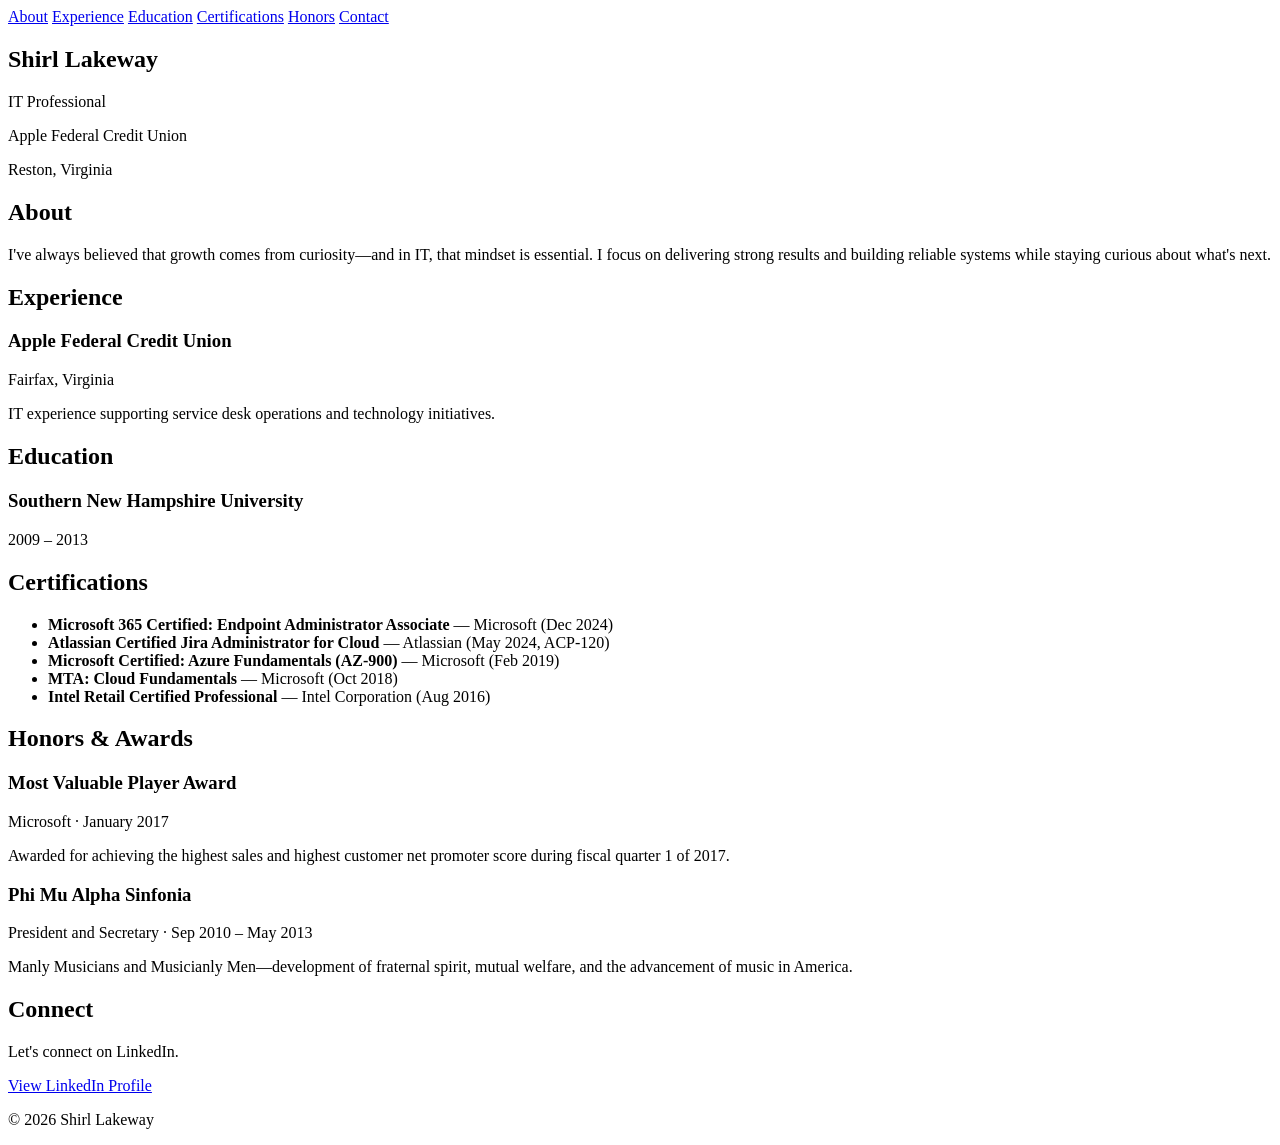
==== index.html @ b89be303 "Create basic HTML structure for personal website" ====
<!DOCTYPE html>
<html lang="en">
<head>
  <meta charset="UTF-8" />
  <meta name="viewport" content="width=device-width, initial-scale=1.0" />
  <title>Shirl Lakeway | IT Professional</title>
  <meta name="description" content="Shirl Lakeway - IT professional at Apple Federal Credit Union. Reston, VA. Microsoft & Atlassian certified." />
  <link rel="preconnect" href="https://fonts.googleapis.com" />
  <link rel="preconnect" href="https://fonts.gstatic.com" crossorigin />
  <link href="https://fonts.googleapis.com/css2?family=DM+Sans:ital,opsz,wght@0,9..40,400;0,9..40,500;0,9..40,600;0,9..40,700;1,9..40,400&family=Fraunces:opsz,wght@9..144,600&display=swap" rel="stylesheet" />
  <link rel="stylesheet" href="styles.css" />
</head>
<body>
  <header class="site-header">
    <nav class="nav">
      <a href="#about">About</a>
      <a href="#experience">Experience</a>
      <a href="#education">Education</a>
      <a href="#certifications">Certifications</a>
      <a href="#honors">Honors</a>
      <a href="#contact">Contact</a>
    </nav>
  </header>

  <main>
    <section class="hero">
      <h1 class="hero-name">Shirl Lakeway</h1>
      <p class="hero-title">IT Professional</p>
      <p class="hero-org">Apple Federal Credit Union</p>
      <p class="hero-location">Reston, Virginia</p>
    </section>

    <section id="about" class="section">
      <h2>About</h2>
      <p class="about-text">I've always believed that growth comes from curiosity—and in IT, that mindset is essential. I focus on delivering strong results and building reliable systems while staying curious about what's next.</p>
    </section>

    <section id="experience" class="section">
      <h2>Experience</h2>
      <div class="card">
        <h3>Apple Federal Credit Union</h3>
        <p class="card-meta">Fairfax, Virginia</p>
        <p>IT experience supporting service desk operations and technology initiatives.</p>
      </div>
    </section>

    <section id="education" class="section">
      <h2>Education</h2>
      <div class="card">
        <h3>Southern New Hampshire University</h3>
        <p class="card-meta">2009 – 2013</p>
      </div>
    </section>

    <section id="certifications" class="section">
      <h2>Certifications</h2>
      <ul class="cert-list">
        <li><strong>Microsoft 365 Certified: Endpoint Administrator Associate</strong> — Microsoft (Dec 2024)</li>
        <li><strong>Atlassian Certified Jira Administrator for Cloud</strong> — Atlassian (May 2024, ACP-120)</li>
        <li><strong>Microsoft Certified: Azure Fundamentals (AZ-900)</strong> — Microsoft (Feb 2019)</li>
        <li><strong>MTA: Cloud Fundamentals</strong> — Microsoft (Oct 2018)</li>
        <li><strong>Intel Retail Certified Professional</strong> — Intel Corporation (Aug 2016)</li>
      </ul>
    </section>

    <section id="honors" class="section">
      <h2>Honors &amp; Awards</h2>
      <div class="card highlight">
        <h3>Most Valuable Player Award</h3>
        <p class="card-meta">Microsoft · January 2017</p>
        <p>Awarded for achieving the highest sales and highest customer net promoter score during fiscal quarter 1 of 2017.</p>
      </div>
      <div class="card">
        <h3>Phi Mu Alpha Sinfonia</h3>
        <p class="card-meta">President and Secretary · Sep 2010 – May 2013</p>
        <p>Manly Musicians and Musicianly Men—development of fraternal spirit, mutual welfare, and the advancement of music in America.</p>
      </div>
    </section>

    <section id="contact" class="section contact-section">
      <h2>Connect</h2>
      <p>Let's connect on LinkedIn.</p>
      <a href="https://www.linkedin.com/in/shirllakeway/" class="btn" target="_blank" rel="noopener noreferrer">View LinkedIn Profile</a>
    </section>
  </main>

  <footer class="site-footer">
    <p>&copy; <span id="year"></span> Shirl Lakeway</p>
  </footer>

  <script>
    document.getElementById('year').textContent = new Date().getFullYear();
  </script>
</body>
</html>
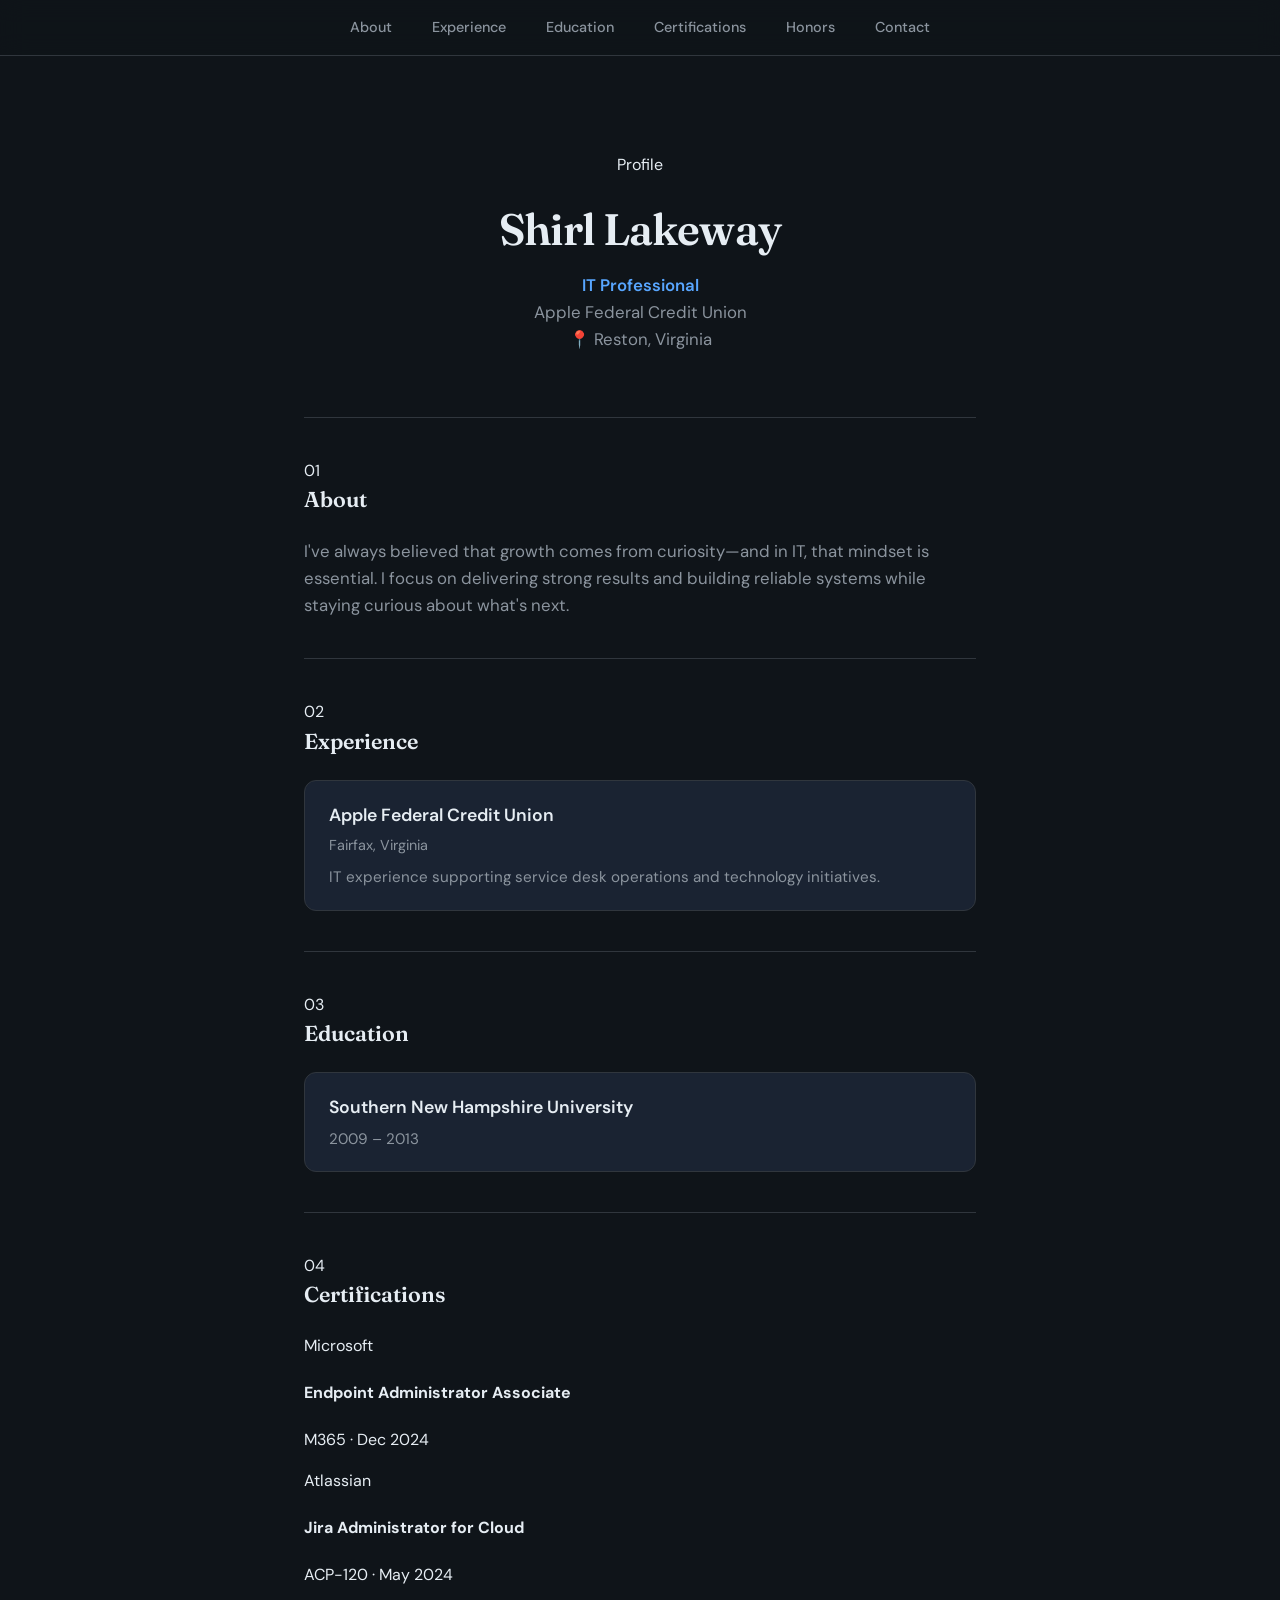
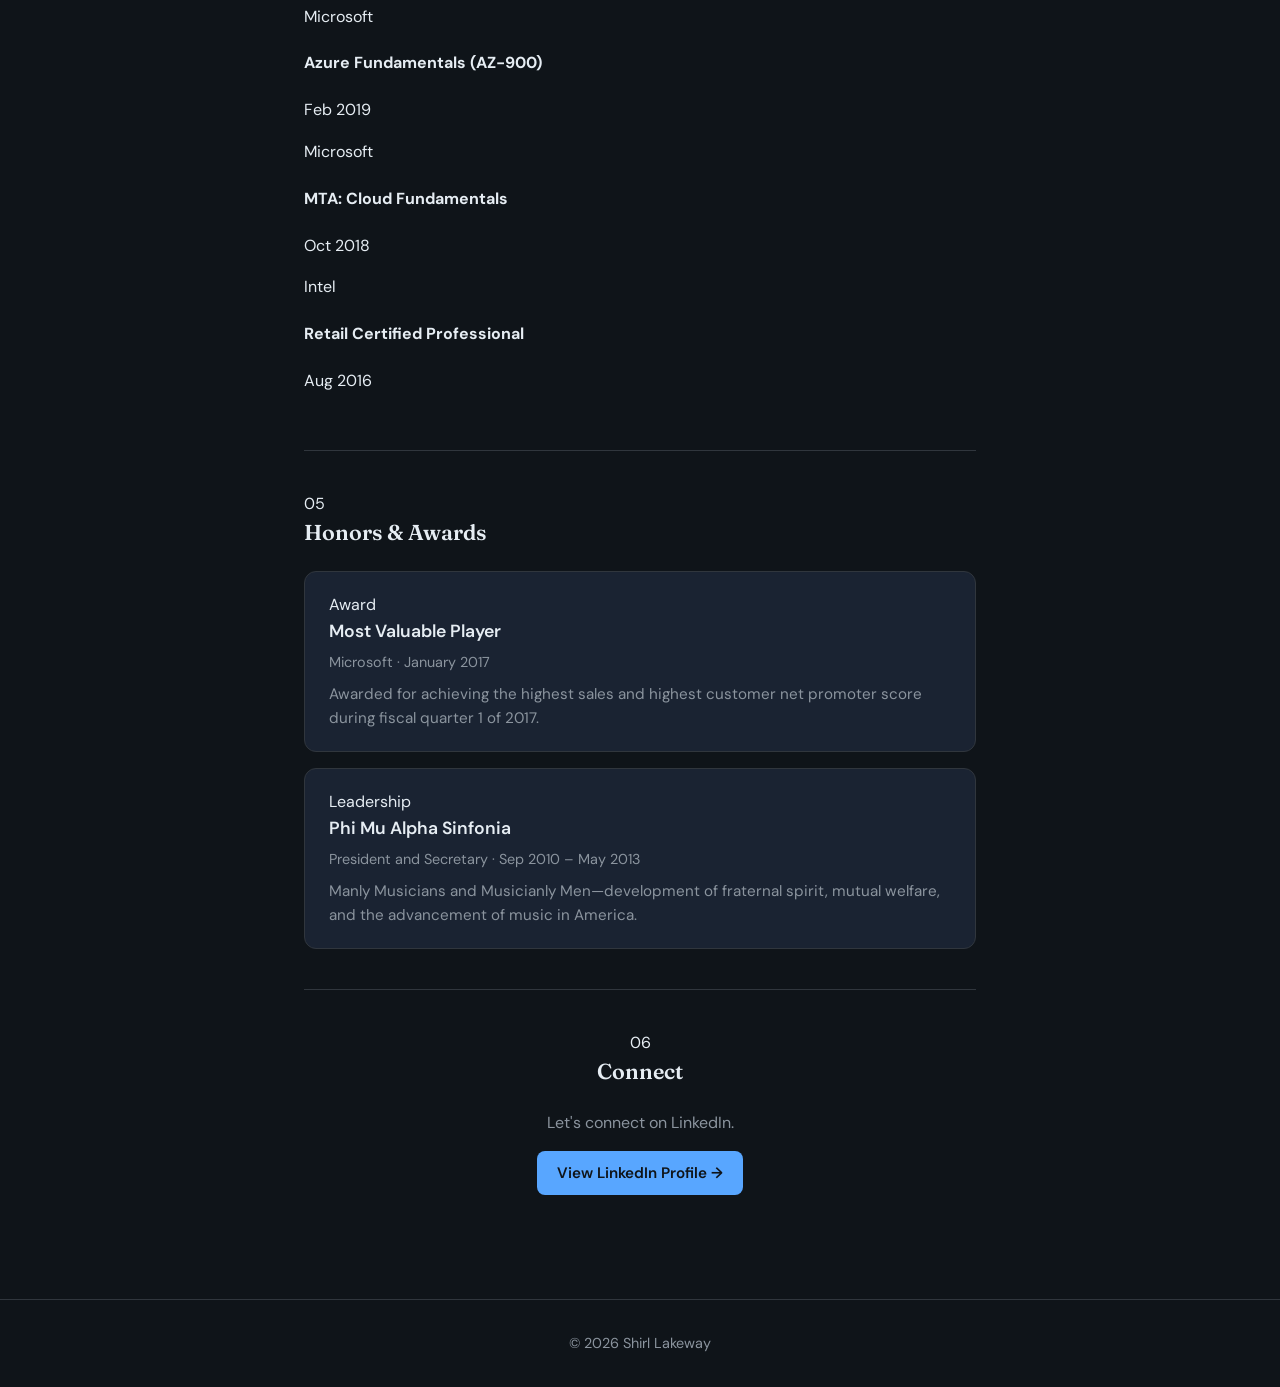
==== commit 5789be33: "Refactor HTML structure and update content" ====
--- a/index.html
+++ b/index.html
@@ -7,12 +7,14 @@
   <meta name="description" content="Shirl Lakeway - IT professional at Apple Federal Credit Union. Reston, VA. Microsoft & Atlassian certified." />
   <link rel="preconnect" href="https://fonts.googleapis.com" />
   <link rel="preconnect" href="https://fonts.gstatic.com" crossorigin />
-  <link href="https://fonts.googleapis.com/css2?family=DM+Sans:ital,opsz,wght@0,9..40,400;0,9..40,500;0,9..40,600;0,9..40,700;1,9..40,400&family=Fraunces:opsz,wght@9..144,600&display=swap" rel="stylesheet" />
+  <link href="https://fonts.googleapis.com/css2?family=DM+Sans:ital,opsz,wght@0,9..40,400;0,9..40,500;0,9..40,600;0,9..40,700;1,9..40,400&family=Fraunces:opsz,wght@9..144,500;9..144,600;9..144,700&display=swap" rel="stylesheet" />
   <link rel="stylesheet" href="styles.css" />
 </head>
 <body>
+  <div class="page-bg" aria-hidden="true"></div>
+
   <header class="site-header">
-    <nav class="nav">
+    <nav class="nav" aria-label="Main">
       <a href="#about">About</a>
       <a href="#experience">Experience</a>
       <a href="#education">Education</a>
@@ -24,67 +26,117 @@
 
   <main>
     <section class="hero">
+      <p class="hero-label">Profile</p>
       <h1 class="hero-name">Shirl Lakeway</h1>
       <p class="hero-title">IT Professional</p>
       <p class="hero-org">Apple Federal Credit Union</p>
-      <p class="hero-location">Reston, Virginia</p>
+      <p class="hero-location">
+        <span class="pin" aria-hidden="true">📍</span> Reston, Virginia
+      </p>
+      <div class="hero-line" aria-hidden="true"></div>
     </section>
 
     <section id="about" class="section">
-      <h2>About</h2>
-      <p class="about-text">I've always believed that growth comes from curiosity—and in IT, that mindset is essential. I focus on delivering strong results and building reliable systems while staying curious about what's next.</p>
+      <span class="section-num">01</span>
+      <h2 class="section-title">About</h2>
+      <div class="about-block">
+        <p class="about-text">I've always believed that growth comes from curiosity—and in IT, that mindset is essential. I focus on delivering strong results and building reliable systems while staying curious about what's next.</p>
+      </div>
     </section>
 
     <section id="experience" class="section">
-      <h2>Experience</h2>
-      <div class="card">
-        <h3>Apple Federal Credit Union</h3>
-        <p class="card-meta">Fairfax, Virginia</p>
-        <p>IT experience supporting service desk operations and technology initiatives.</p>
+      <span class="section-num">02</span>
+      <h2 class="section-title">Experience</h2>
+      <div class="card card-exp">
+        <div class="card-accent"></div>
+        <div class="card-inner">
+          <h3>Apple Federal Credit Union</h3>
+          <p class="card-meta">Fairfax, Virginia</p>
+          <p class="card-desc">IT experience supporting service desk operations and technology initiatives.</p>
+        </div>
       </div>
     </section>
 
     <section id="education" class="section">
-      <h2>Education</h2>
-      <div class="card">
-        <h3>Southern New Hampshire University</h3>
-        <p class="card-meta">2009 – 2013</p>
+      <span class="section-num">03</span>
+      <h2 class="section-title">Education</h2>
+      <div class="card card-edu">
+        <div class="card-accent"></div>
+        <div class="card-inner">
+          <h3>Southern New Hampshire University</h3>
+          <p class="card-meta">2009 – 2013</p>
+        </div>
       </div>
     </section>
 
     <section id="certifications" class="section">
-      <h2>Certifications</h2>
-      <ul class="cert-list">
-        <li><strong>Microsoft 365 Certified: Endpoint Administrator Associate</strong> — Microsoft (Dec 2024)</li>
-        <li><strong>Atlassian Certified Jira Administrator for Cloud</strong> — Atlassian (May 2024, ACP-120)</li>
-        <li><strong>Microsoft Certified: Azure Fundamentals (AZ-900)</strong> — Microsoft (Feb 2019)</li>
-        <li><strong>MTA: Cloud Fundamentals</strong> — Microsoft (Oct 2018)</li>
-        <li><strong>Intel Retail Certified Professional</strong> — Intel Corporation (Aug 2016)</li>
-      </ul>
+      <span class="section-num">04</span>
+      <h2 class="section-title">Certifications</h2>
+      <div class="cert-grid">
+        <div class="cert-card">
+          <span class="cert-badge">Microsoft</span>
+          <h4>Endpoint Administrator Associate</h4>
+          <p class="cert-meta">M365 · Dec 2024</p>
+        </div>
+        <div class="cert-card">
+          <span class="cert-badge">Atlassian</span>
+          <h4>Jira Administrator for Cloud</h4>
+          <p class="cert-meta">ACP-120 · May 2024</p>
+        </div>
+        <div class="cert-card">
+          <span class="cert-badge">Microsoft</span>
+          <h4>Azure Fundamentals (AZ-900)</h4>
+          <p class="cert-meta">Feb 2019</p>
+        </div>
+        <div class="cert-card">
+          <span class="cert-badge">Microsoft</span>
+          <h4>MTA: Cloud Fundamentals</h4>
+          <p class="cert-meta">Oct 2018</p>
+        </div>
+        <div class="cert-card">
+          <span class="cert-badge">Intel</span>
+          <h4>Retail Certified Professional</h4>
+          <p class="cert-meta">Aug 2016</p>
+        </div>
+      </div>
     </section>
 
     <section id="honors" class="section">
-      <h2>Honors &amp; Awards</h2>
-      <div class="card highlight">
-        <h3>Most Valuable Player Award</h3>
-        <p class="card-meta">Microsoft · January 2017</p>
-        <p>Awarded for achieving the highest sales and highest customer net promoter score during fiscal quarter 1 of 2017.</p>
+      <span class="section-num">05</span>
+      <h2 class="section-title">Honors &amp; Awards</h2>
+      <div class="card card-highlight">
+        <div class="card-accent card-accent-gold"></div>
+        <div class="card-inner">
+          <span class="honor-badge">Award</span>
+          <h3>Most Valuable Player</h3>
+          <p class="card-meta">Microsoft · January 2017</p>
+          <p class="card-desc">Awarded for achieving the highest sales and highest customer net promoter score during fiscal quarter 1 of 2017.</p>
+        </div>
       </div>
       <div class="card">
-        <h3>Phi Mu Alpha Sinfonia</h3>
-        <p class="card-meta">President and Secretary · Sep 2010 – May 2013</p>
-        <p>Manly Musicians and Musicianly Men—development of fraternal spirit, mutual welfare, and the advancement of music in America.</p>
+        <div class="card-accent"></div>
+        <div class="card-inner">
+          <span class="honor-badge">Leadership</span>
+          <h3>Phi Mu Alpha Sinfonia</h3>
+          <p class="card-meta">President and Secretary · Sep 2010 – May 2013</p>
+          <p class="card-desc">Manly Musicians and Musicianly Men—development of fraternal spirit, mutual welfare, and the advancement of music in America.</p>
+        </div>
       </div>
     </section>
 
     <section id="contact" class="section contact-section">
-      <h2>Connect</h2>
-      <p>Let's connect on LinkedIn.</p>
-      <a href="https://www.linkedin.com/in/shirllakeway/" class="btn" target="_blank" rel="noopener noreferrer">View LinkedIn Profile</a>
+      <span class="section-num">06</span>
+      <h2 class="section-title">Connect</h2>
+      <p class="contact-text">Let's connect on LinkedIn.</p>
+      <a href="https://www.linkedin.com/in/shirllakeway/" class="btn" target="_blank" rel="noopener noreferrer">
+        <span class="btn-text">View LinkedIn Profile</span>
+        <span class="btn-arrow" aria-hidden="true">→</span>
+      </a>
     </section>
   </main>
 
   <footer class="site-footer">
+    <div class="footer-line"></div>
     <p>&copy; <span id="year"></span> Shirl Lakeway</p>
   </footer>
 
--- a/styles.css
+++ b/styles.css
@@ -0,0 +1,225 @@
+:root {
+  --bg: #0f1419;
+  --surface: #1a2332;
+  --text: #e6edf3;
+  --text-muted: #8b949e;
+  --accent: #58a6ff;
+  --accent-soft: rgba(88, 166, 255, 0.15);
+  --border: #30363d;
+  --font-sans: 'DM Sans', system-ui, sans-serif;
+  --font-display: 'Fraunces', Georgia, serif;
+}
+
+*,
+*::before,
+*::after {
+  box-sizing: border-box;
+}
+
+html {
+  scroll-behavior: smooth;
+}
+
+body {
+  margin: 0;
+  font-family: var(--font-sans);
+  font-size: 1rem;
+  line-height: 1.6;
+  color: var(--text);
+  background: var(--bg);
+  -webkit-font-smoothing: antialiased;
+}
+
+.site-header {
+  position: sticky;
+  top: 0;
+  z-index: 100;
+  background: rgba(15, 20, 25, 0.85);
+  backdrop-filter: blur(12px);
+  border-bottom: 1px solid var(--border);
+}
+
+.nav {
+  display: flex;
+  flex-wrap: wrap;
+  justify-content: center;
+  gap: 0.5rem 1.5rem;
+  padding: 0.75rem 1.5rem;
+  max-width: 900px;
+  margin: 0 auto;
+}
+
+.nav a {
+  color: var(--text-muted);
+  text-decoration: none;
+  font-size: 0.9rem;
+  font-weight: 500;
+  padding: 0.25rem 0.5rem;
+  border-radius: 6px;
+  transition: color 0.2s, background 0.2s;
+}
+
+.nav a:hover {
+  color: var(--accent);
+  background: var(--accent-soft);
+}
+
+main {
+  max-width: 720px;
+  margin: 0 auto;
+  padding: 2rem 1.5rem 4rem;
+}
+
+.hero {
+  text-align: center;
+  padding: 3rem 0 4rem;
+  border-bottom: 1px solid var(--border);
+}
+
+.hero-name {
+  font-family: var(--font-display);
+  font-size: clamp(2rem, 5vw, 2.75rem);
+  font-weight: 600;
+  margin: 0 0 0.5rem;
+  letter-spacing: -0.02em;
+}
+
+.hero-title,
+.hero-org,
+.hero-location {
+  margin: 0;
+  color: var(--text-muted);
+  font-size: 1.05rem;
+}
+
+.hero-title {
+  color: var(--accent);
+  font-weight: 600;
+}
+
+.section {
+  padding: 2.5rem 0;
+  border-bottom: 1px solid var(--border);
+}
+
+.section:last-of-type {
+  border-bottom: none;
+}
+
+.section h2 {
+  font-family: var(--font-display);
+  font-size: 1.35rem;
+  font-weight: 600;
+  margin: 0 0 1.25rem;
+  color: var(--text);
+}
+
+.about-text {
+  margin: 0;
+  font-size: 1.05rem;
+  color: var(--text-muted);
+  max-width: 60ch;
+}
+
+.card {
+  background: var(--surface);
+  border: 1px solid var(--border);
+  border-radius: 12px;
+  padding: 1.25rem 1.5rem;
+  margin-bottom: 1rem;
+}
+
+.card:last-child {
+  margin-bottom: 0;
+}
+
+.card.highlight {
+  border-color: var(--accent);
+  background: var(--accent-soft);
+}
+
+.card h3 {
+  font-size: 1.1rem;
+  font-weight: 600;
+  margin: 0 0 0.35rem;
+}
+
+.card-meta {
+  font-size: 0.9rem;
+  color: var(--text-muted);
+  margin: 0 0 0.5rem;
+}
+
+.card p:last-child {
+  margin: 0;
+  font-size: 0.95rem;
+  color: var(--text-muted);
+}
+
+.cert-list {
+  margin: 0;
+  padding-left: 1.25rem;
+  color: var(--text-muted);
+}
+
+.cert-list li {
+  margin-bottom: 0.75rem;
+}
+
+.cert-list li:last-child {
+  margin-bottom: 0;
+}
+
+.contact-section {
+  text-align: center;
+}
+
+.contact-section p {
+  margin: 0 0 1rem;
+  color: var(--text-muted);
+}
+
+.btn {
+  display: inline-block;
+  padding: 0.6rem 1.25rem;
+  background: var(--accent);
+  color: var(--bg) !important;
+  text-decoration: none;
+  font-weight: 600;
+  font-size: 0.95rem;
+  border-radius: 8px;
+  transition: filter 0.2s, transform 0.15s;
+}
+
+.btn:hover {
+  filter: brightness(1.1);
+  transform: translateY(-1px);
+}
+
+.site-footer {
+  text-align: center;
+  padding: 2rem 1.5rem;
+  border-top: 1px solid var(--border);
+  color: var(--text-muted);
+  font-size: 0.9rem;
+}
+
+.site-footer p {
+  margin: 0;
+}
+
+@media (max-width: 640px) {
+  .nav {
+    justify-content: flex-start;
+    overflow-x: auto;
+    -webkit-overflow-scrolling: touch;
+  }
+
+  main {
+    padding: 1.5rem 1rem 3rem;
+  }
+
+  .hero {
+    padding: 2rem 0 3rem;
+  }
+}
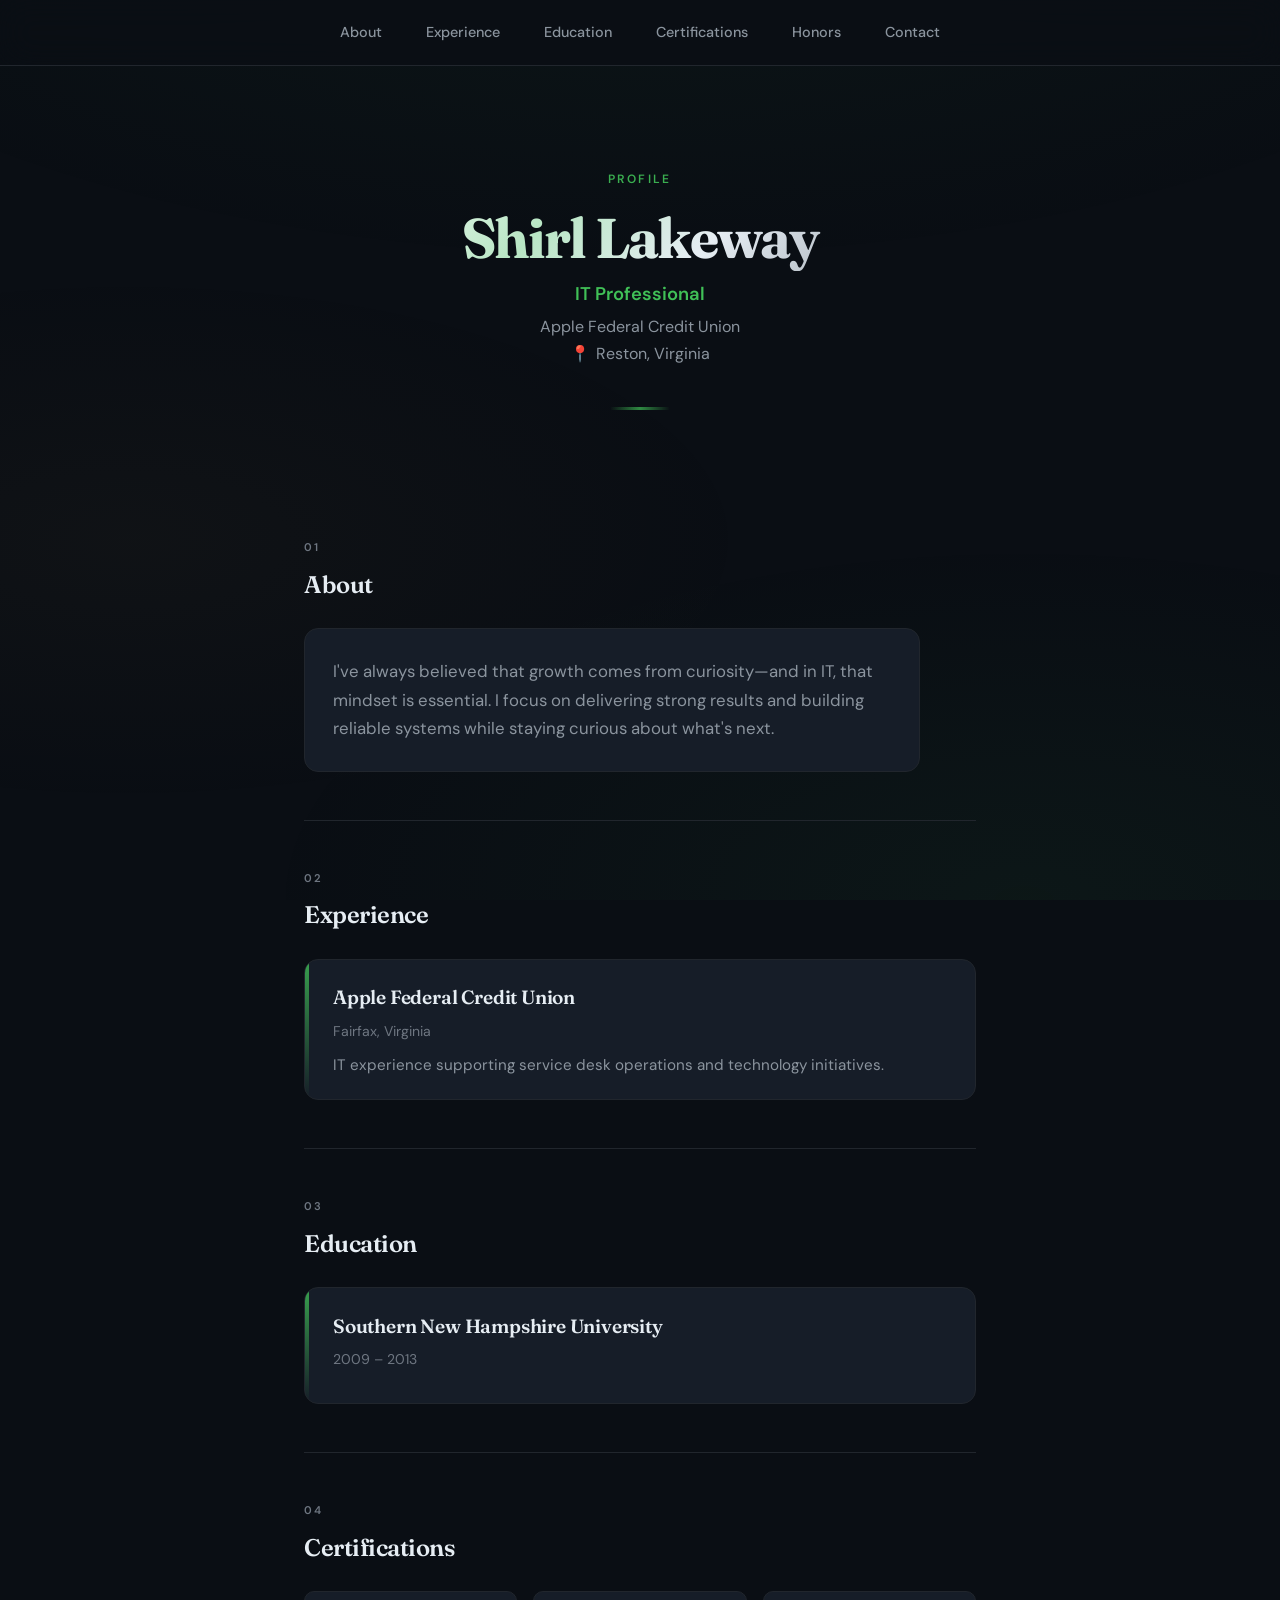
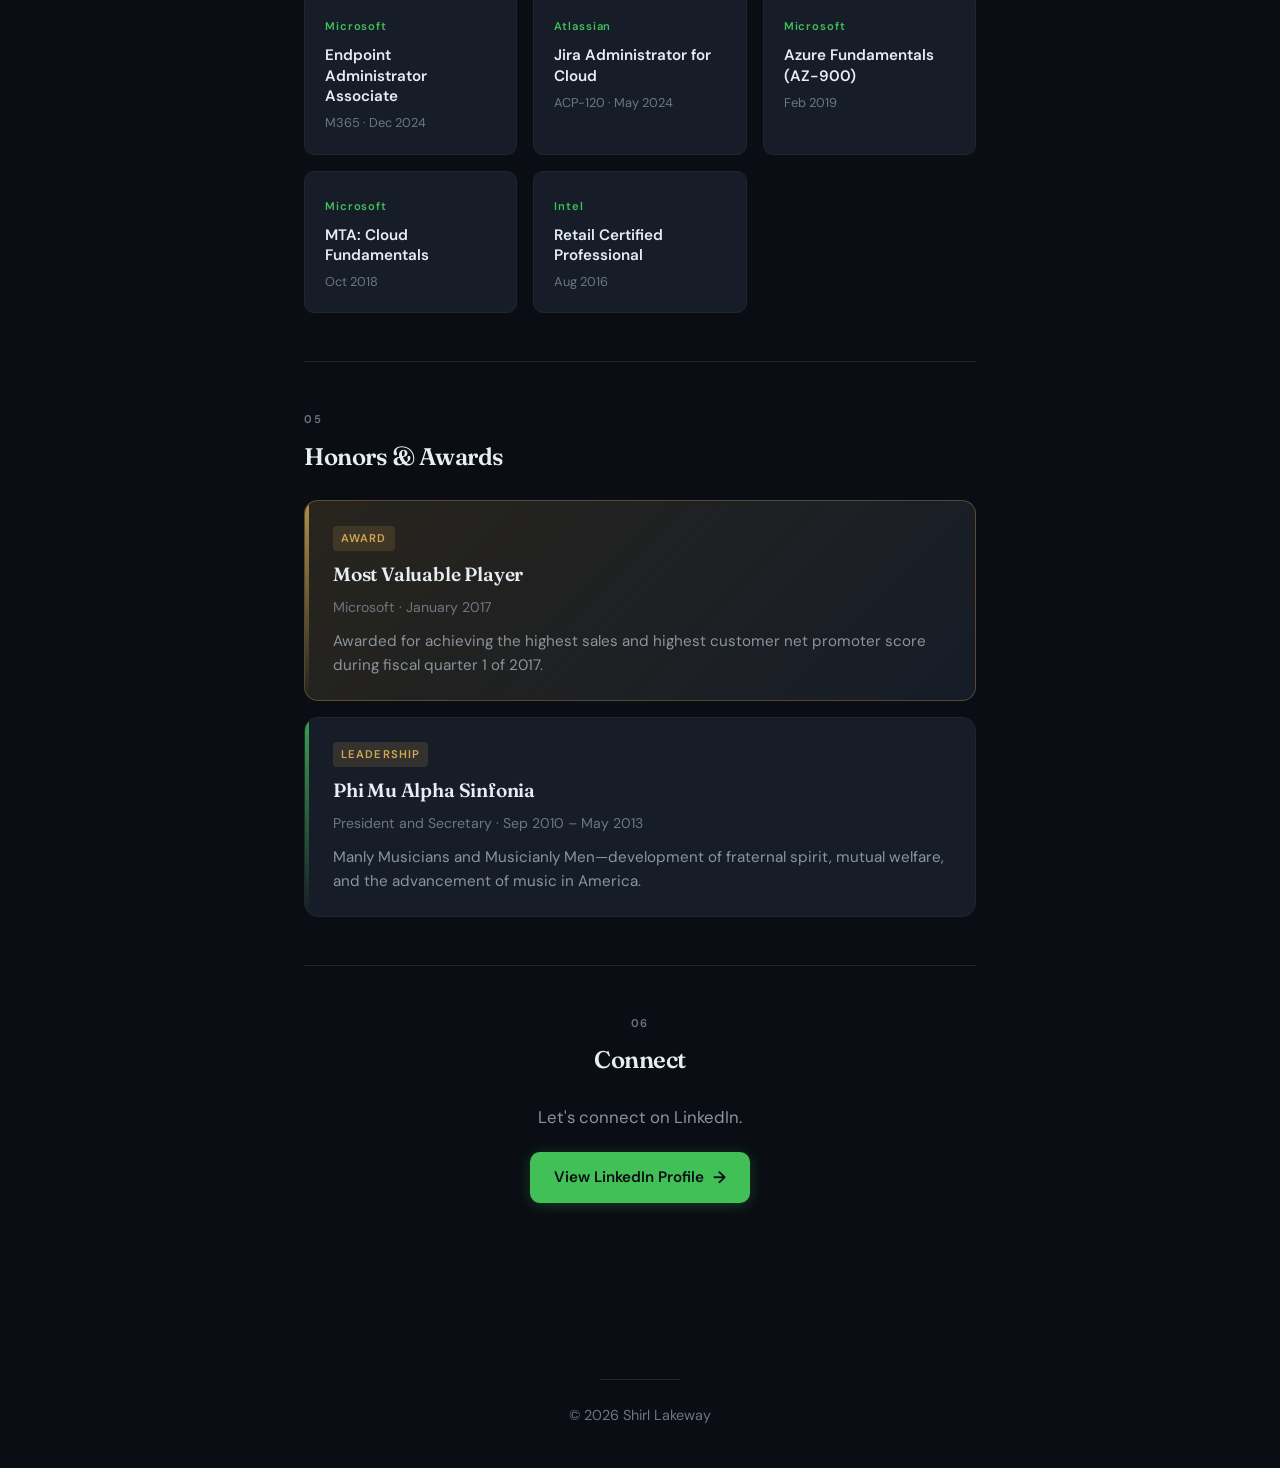
==== commit c2d6b83a: "Update stylesheet link path in index.html" ====
--- a/index.html
+++ b/index.html
@@ -8,7 +8,7 @@
   <link rel="preconnect" href="https://fonts.googleapis.com" />
   <link rel="preconnect" href="https://fonts.gstatic.com" crossorigin />
   <link href="https://fonts.googleapis.com/css2?family=DM+Sans:ital,opsz,wght@0,9..40,400;0,9..40,500;0,9..40,600;0,9..40,700;1,9..40,400&family=Fraunces:opsz,wght@9..144,500;9..144,600;9..144,700&display=swap" rel="stylesheet" />
-  <link rel="stylesheet" href="styles.css" />
+  <link rel="stylesheet" href="./styles.css" />
 </head>
 <body>
   <div class="page-bg" aria-hidden="true"></div>
--- a/styles.css
+++ b/styles.css
@@ -1,13 +1,25 @@
 :root {
-  --bg: #0f1419;
-  --surface: #1a2332;
+  --bg: #0a0e14;
+  --bg-elevated: #111820;
+  --surface: #161d28;
+  --surface-hover: #1c2532;
   --text: #e6edf3;
   --text-muted: #8b949e;
-  --accent: #58a6ff;
-  --accent-soft: rgba(88, 166, 255, 0.15);
-  --border: #30363d;
+  --text-subtle: #6e7681;
+  --accent: #40c057;
+  --accent-soft: rgba(64, 192, 87, 0.14);
+  --accent-glow: rgba(64, 192, 87, 0.28);
+  --green-dim: rgba(64, 192, 87, 0.06);
+  --gold: #d4a853;
+  --gold-soft: rgba(212, 168, 83, 0.15);
+  --border: #21262d;
+  --border-soft: #30363d;
   --font-sans: 'DM Sans', system-ui, sans-serif;
   --font-display: 'Fraunces', Georgia, serif;
+  --radius: 14px;
+  --radius-sm: 10px;
+  --shadow: 0 4px 24px rgba(0, 0, 0, 0.35);
+  --transition: 0.25s ease;
 }
 
 *,
@@ -24,18 +36,33 @@
   margin: 0;
   font-family: var(--font-sans);
   font-size: 1rem;
-  line-height: 1.6;
+  line-height: 1.65;
   color: var(--text);
   background: var(--bg);
   -webkit-font-smoothing: antialiased;
-}
-
+  position: relative;
+}
+
+/* Background */
+.page-bg {
+  position: fixed;
+  inset: 0;
+  pointer-events: none;
+  z-index: 0;
+  background:
+    radial-gradient(ellipse 80% 50% at 50% -20%, var(--green-dim), transparent),
+    radial-gradient(ellipse 60% 40% at 80% 100%, rgba(64, 192, 87, 0.05), transparent),
+    radial-gradient(ellipse 50% 30% at 10% 60%, rgba(212, 168, 83, 0.03), transparent);
+}
+
+/* Header */
 .site-header {
   position: sticky;
   top: 0;
   z-index: 100;
-  background: rgba(15, 20, 25, 0.85);
-  backdrop-filter: blur(12px);
+  background: rgba(10, 14, 20, 0.8);
+  backdrop-filter: blur(16px);
+  -webkit-backdrop-filter: blur(16px);
   border-bottom: 1px solid var(--border);
 }
 
@@ -43,8 +70,8 @@
   display: flex;
   flex-wrap: wrap;
   justify-content: center;
-  gap: 0.5rem 1.5rem;
-  padding: 0.75rem 1.5rem;
+  gap: 0.25rem 1.25rem;
+  padding: 0.9rem 1.5rem;
   max-width: 900px;
   margin: 0 auto;
 }
@@ -54,9 +81,9 @@
   text-decoration: none;
   font-size: 0.9rem;
   font-weight: 500;
-  padding: 0.25rem 0.5rem;
-  border-radius: 6px;
-  transition: color 0.2s, background 0.2s;
+  padding: 0.4rem 0.75rem;
+  border-radius: var(--radius-sm);
+  transition: color var(--transition), background var(--transition), box-shadow var(--transition);
 }
 
 .nav a:hover {
@@ -65,40 +92,74 @@
 }
 
 main {
+  position: relative;
+  z-index: 1;
   max-width: 720px;
   margin: 0 auto;
-  padding: 2rem 1.5rem 4rem;
-}
-
+  padding: 2.5rem 1.5rem 5rem;
+}
+
+/* Hero */
 .hero {
   text-align: center;
-  padding: 3rem 0 4rem;
-  border-bottom: 1px solid var(--border);
+  padding: 4rem 0 5rem;
+}
+
+.hero-label {
+  font-size: 0.75rem;
+  font-weight: 600;
+  letter-spacing: 0.2em;
+  text-transform: uppercase;
+  color: var(--accent);
+  margin: 0 0 1rem;
+  opacity: 0.9;
 }
 
 .hero-name {
   font-family: var(--font-display);
-  font-size: clamp(2rem, 5vw, 2.75rem);
-  font-weight: 600;
+  font-size: clamp(2.5rem, 6vw, 3.5rem);
+  font-weight: 700;
   margin: 0 0 0.5rem;
-  letter-spacing: -0.02em;
-}
-
-.hero-title,
+  letter-spacing: -0.03em;
+  line-height: 1.15;
+  background: linear-gradient(135deg, #fff 0%, #b8e6c4 35%, #e6edf3 60%, #8b949e 100%);
+  -webkit-background-clip: text;
+  -webkit-text-fill-color: transparent;
+  background-clip: text;
+}
+
+.hero-title {
+  font-size: 1.15rem;
+  font-weight: 600;
+  color: var(--accent);
+  margin: 0 0 0.35rem;
+}
+
 .hero-org,
 .hero-location {
   margin: 0;
   color: var(--text-muted);
-  font-size: 1.05rem;
-}
-
-.hero-title {
-  color: var(--accent);
-  font-weight: 600;
-}
-
+  font-size: 1rem;
+}
+
+.hero-location {
+  display: inline-flex;
+  align-items: center;
+  gap: 0.35rem;
+}
+
+.hero-line {
+  width: 60px;
+  height: 3px;
+  margin: 2.5rem auto 0;
+  background: linear-gradient(90deg, transparent, var(--accent), transparent);
+  border-radius: 2px;
+  opacity: 0.7;
+}
+
+/* Sections */
 .section {
-  padding: 2.5rem 0;
+  padding: 3rem 0;
   border-bottom: 1px solid var(--border);
 }
 
@@ -106,120 +167,274 @@
   border-bottom: none;
 }
 
-.section h2 {
+.section-num {
+  display: block;
+  font-size: 0.7rem;
+  font-weight: 600;
+  letter-spacing: 0.15em;
+  color: var(--text-subtle);
+  margin-bottom: 0.5rem;
+}
+
+.section-title {
   font-family: var(--font-display);
-  font-size: 1.35rem;
-  font-weight: 600;
-  margin: 0 0 1.25rem;
+  font-size: 1.5rem;
+  font-weight: 600;
+  margin: 0 0 1.5rem;
   color: var(--text);
+  letter-spacing: -0.02em;
+}
+
+/* About */
+.about-block {
+  background: var(--surface);
+  border: 1px solid var(--border);
+  border-radius: var(--radius);
+  padding: 1.75rem 1.75rem;
+  max-width: 56ch;
 }
 
 .about-text {
   margin: 0;
   font-size: 1.05rem;
   color: var(--text-muted);
-  max-width: 60ch;
-}
-
+  line-height: 1.7;
+}
+
+/* Cards */
 .card {
+  position: relative;
   background: var(--surface);
   border: 1px solid var(--border);
-  border-radius: 12px;
-  padding: 1.25rem 1.5rem;
+  border-radius: var(--radius);
+  padding: 0;
   margin-bottom: 1rem;
+  overflow: hidden;
+  transition: border-color var(--transition), box-shadow var(--transition), transform var(--transition);
 }
 
 .card:last-child {
   margin-bottom: 0;
 }
 
-.card.highlight {
-  border-color: var(--accent);
-  background: var(--accent-soft);
+.card:hover {
+  border-color: var(--border-soft);
+  box-shadow: var(--shadow);
+}
+
+.card-accent {
+  position: absolute;
+  left: 0;
+  top: 0;
+  bottom: 0;
+  width: 4px;
+  background: linear-gradient(180deg, var(--accent), transparent);
+  opacity: 0.8;
+}
+
+.card-accent-gold {
+  background: linear-gradient(180deg, var(--gold), transparent);
+}
+
+.card-inner {
+  padding: 1.4rem 1.6rem 1.4rem 1.75rem;
 }
 
 .card h3 {
-  font-size: 1.1rem;
+  font-family: var(--font-display);
+  font-size: 1.2rem;
   font-weight: 600;
   margin: 0 0 0.35rem;
+  letter-spacing: -0.01em;
 }
 
 .card-meta {
-  font-size: 0.9rem;
-  color: var(--text-muted);
-  margin: 0 0 0.5rem;
-}
-
-.card p:last-child {
+  font-size: 0.88rem;
+  color: var(--text-subtle);
+  margin: 0 0 0.6rem;
+}
+
+.card-desc {
   margin: 0;
   font-size: 0.95rem;
   color: var(--text-muted);
-}
-
-.cert-list {
-  margin: 0;
-  padding-left: 1.25rem;
-  color: var(--text-muted);
-}
-
-.cert-list li {
-  margin-bottom: 0.75rem;
-}
-
-.cert-list li:last-child {
-  margin-bottom: 0;
-}
-
+  line-height: 1.6;
+}
+
+.card-highlight {
+  border-color: rgba(212, 168, 83, 0.3);
+  background: linear-gradient(135deg, var(--gold-soft) 0%, var(--surface) 100%);
+}
+
+.card-highlight:hover {
+  border-color: rgba(212, 168, 83, 0.5);
+}
+
+.honor-badge {
+  display: inline-block;
+  font-size: 0.7rem;
+  font-weight: 600;
+  letter-spacing: 0.1em;
+  text-transform: uppercase;
+  color: var(--gold);
+  margin-bottom: 0.5rem;
+  padding: 0.2rem 0.5rem;
+  background: var(--gold-soft);
+  border-radius: 4px;
+}
+
+/* Certifications grid */
+.cert-grid {
+  display: grid;
+  grid-template-columns: repeat(auto-fill, minmax(200px, 1fr));
+  gap: 1rem;
+}
+
+.cert-card {
+  background: var(--surface);
+  border: 1px solid var(--border);
+  border-radius: var(--radius-sm);
+  padding: 1.25rem;
+  transition: border-color var(--transition), background var(--transition), transform var(--transition);
+}
+
+.cert-card:hover {
+  border-color: var(--border-soft);
+  background: var(--surface-hover);
+  transform: translateY(-2px);
+}
+
+.cert-badge {
+  display: inline-block;
+  font-size: 0.7rem;
+  font-weight: 600;
+  letter-spacing: 0.08em;
+  color: var(--accent);
+  margin-bottom: 0.6rem;
+}
+
+.cert-card h4 {
+  font-size: 0.95rem;
+  font-weight: 600;
+  margin: 0 0 0.35rem;
+  color: var(--text);
+  line-height: 1.35;
+}
+
+.cert-meta {
+  font-size: 0.8rem;
+  color: var(--text-subtle);
+  margin: 0;
+}
+
+/* Contact */
 .contact-section {
   text-align: center;
-}
-
-.contact-section p {
-  margin: 0 0 1rem;
+  padding-bottom: 4rem;
+}
+
+.contact-text {
+  margin: 0 0 1.25rem;
   color: var(--text-muted);
+  font-size: 1.05rem;
 }
 
 .btn {
-  display: inline-block;
-  padding: 0.6rem 1.25rem;
+  display: inline-flex;
+  align-items: center;
+  gap: 0.6rem;
+  padding: 0.75rem 1.5rem;
   background: var(--accent);
   color: var(--bg) !important;
   text-decoration: none;
   font-weight: 600;
   font-size: 0.95rem;
-  border-radius: 8px;
-  transition: filter 0.2s, transform 0.15s;
+  border-radius: var(--radius-sm);
+  transition: filter var(--transition), transform var(--transition), box-shadow var(--transition);
+  box-shadow: 0 2px 12px rgba(64, 192, 87, 0.25);
 }
 
 .btn:hover {
   filter: brightness(1.1);
-  transform: translateY(-1px);
-}
-
+  transform: translateY(-2px);
+  box-shadow: 0 4px 20px var(--accent-glow);
+}
+
+.btn-arrow {
+  font-size: 1.1em;
+  transition: transform var(--transition);
+}
+
+.btn:hover .btn-arrow {
+  transform: translateX(3px);
+}
+
+/* Footer */
 .site-footer {
+  position: relative;
+  z-index: 1;
   text-align: center;
-  padding: 2rem 1.5rem;
-  border-top: 1px solid var(--border);
-  color: var(--text-muted);
+  padding: 2rem 1.5rem 2.5rem;
+  color: var(--text-subtle);
   font-size: 0.9rem;
 }
 
+.footer-line {
+  width: 80px;
+  height: 1px;
+  margin: 0 auto 1.5rem;
+  background: var(--border-soft);
+  opacity: 0.6;
+}
+
 .site-footer p {
   margin: 0;
 }
 
+/* Responsive */
 @media (max-width: 640px) {
   .nav {
     justify-content: flex-start;
     overflow-x: auto;
     -webkit-overflow-scrolling: touch;
+    padding: 0.75rem 1rem;
   }
 
   main {
-    padding: 1.5rem 1rem 3rem;
+    padding: 1.5rem 1rem 3.5rem;
   }
 
   .hero {
-    padding: 2rem 0 3rem;
-  }
-}
+    padding: 2.5rem 0 3.5rem;
+  }
+
+  .hero-line {
+    margin-top: 1.75rem;
+  }
+
+  .section {
+    padding: 2rem 0;
+  }
+
+  .about-block {
+    padding: 1.35rem 1.25rem;
+  }
+
+  .cert-grid {
+    grid-template-columns: 1fr;
+  }
+
+  .card-inner {
+    padding: 1.2rem 1.35rem 1.2rem 1.5rem;
+  }
+}
+
+@media (prefers-reduced-motion: reduce) {
+  *,
+  *::before,
+  *::after {
+    animation-duration: 0.01ms !important;
+    animation-iteration-count: 1 !important;
+    transition-duration: 0.01ms !important;
+  }
+}
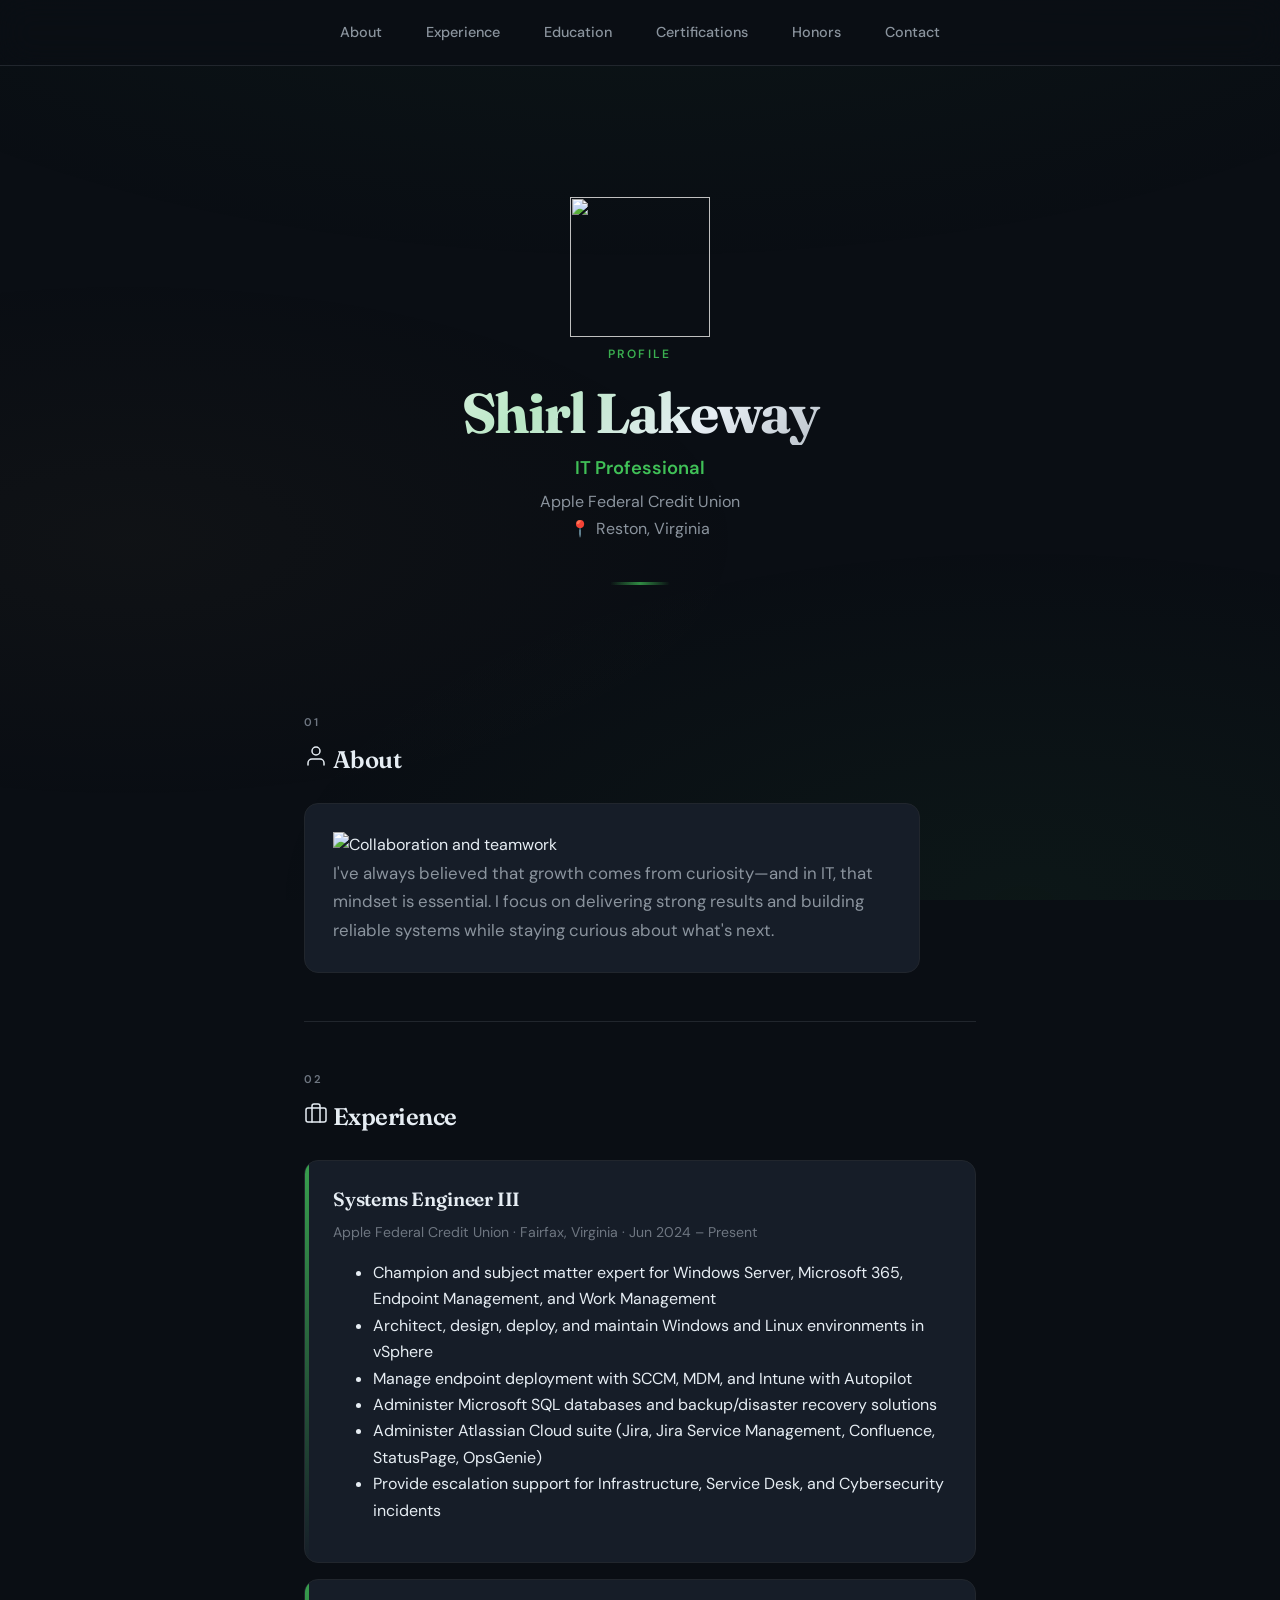
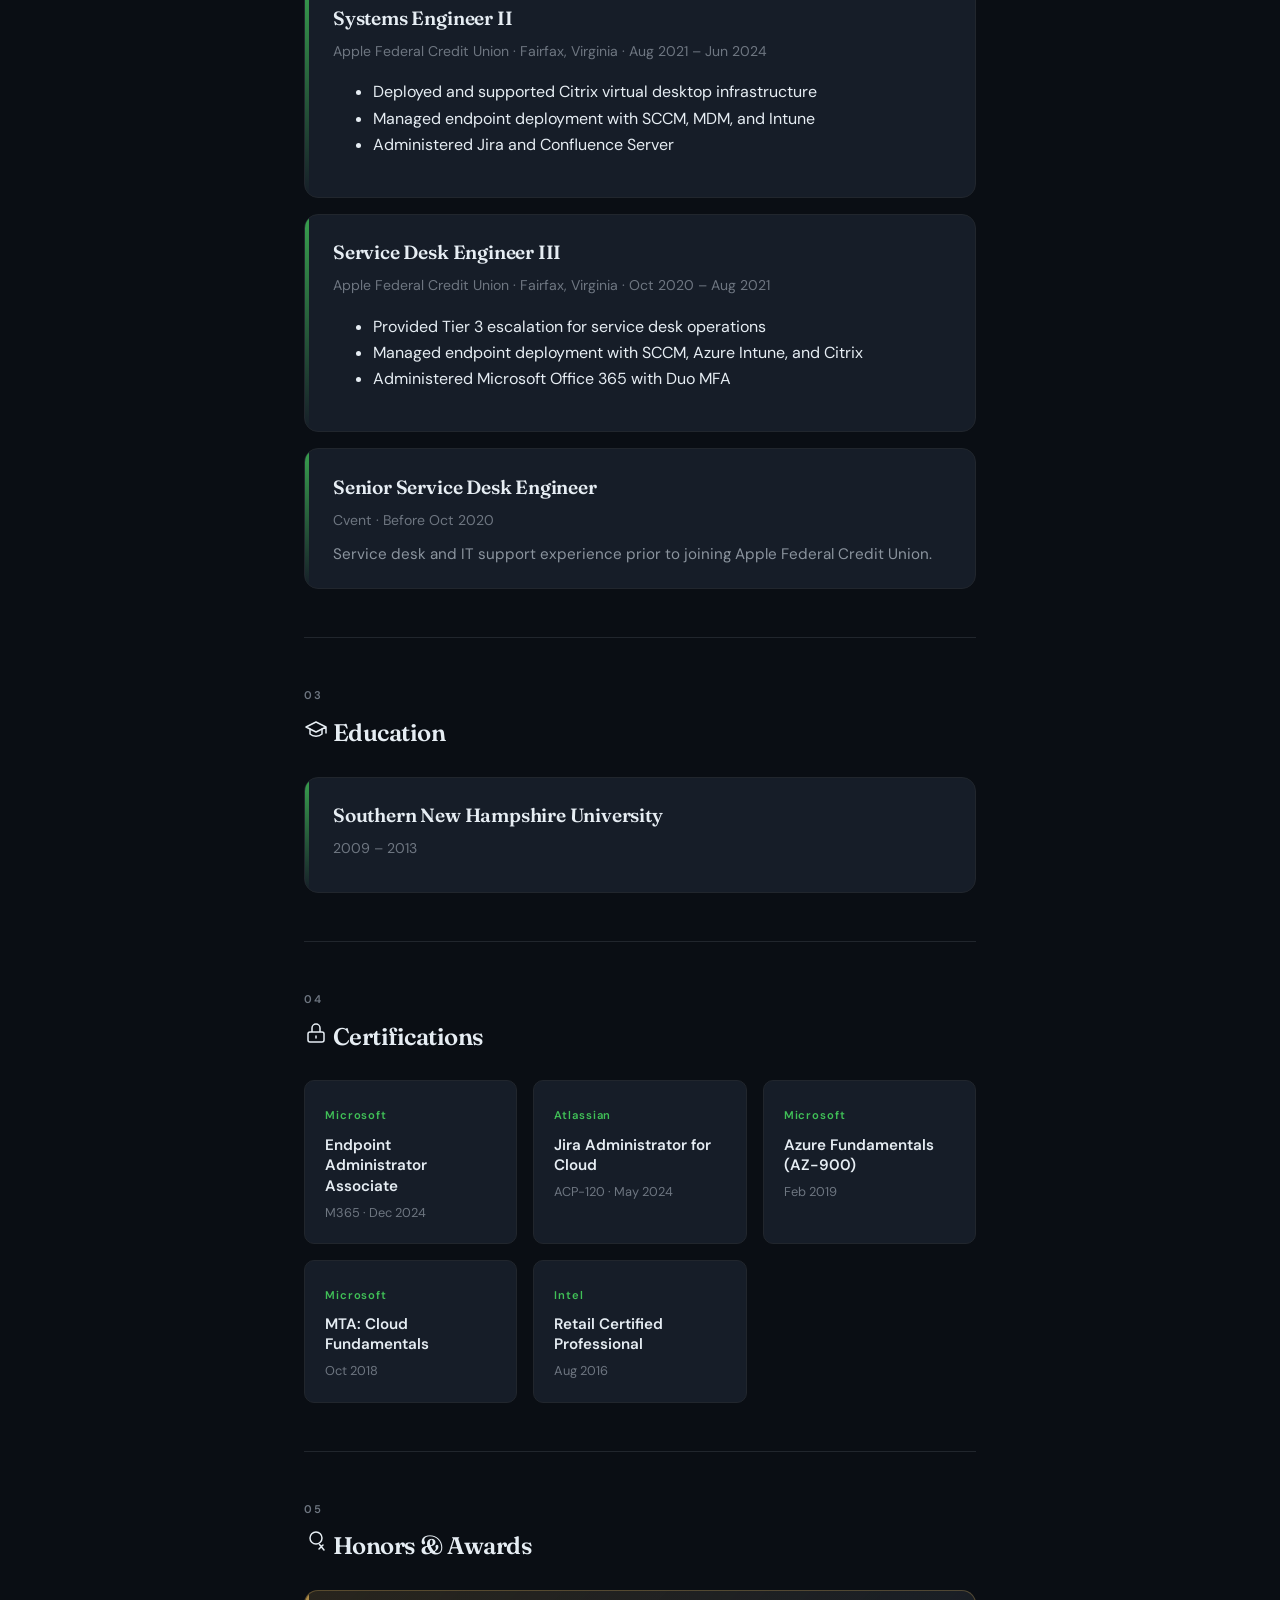
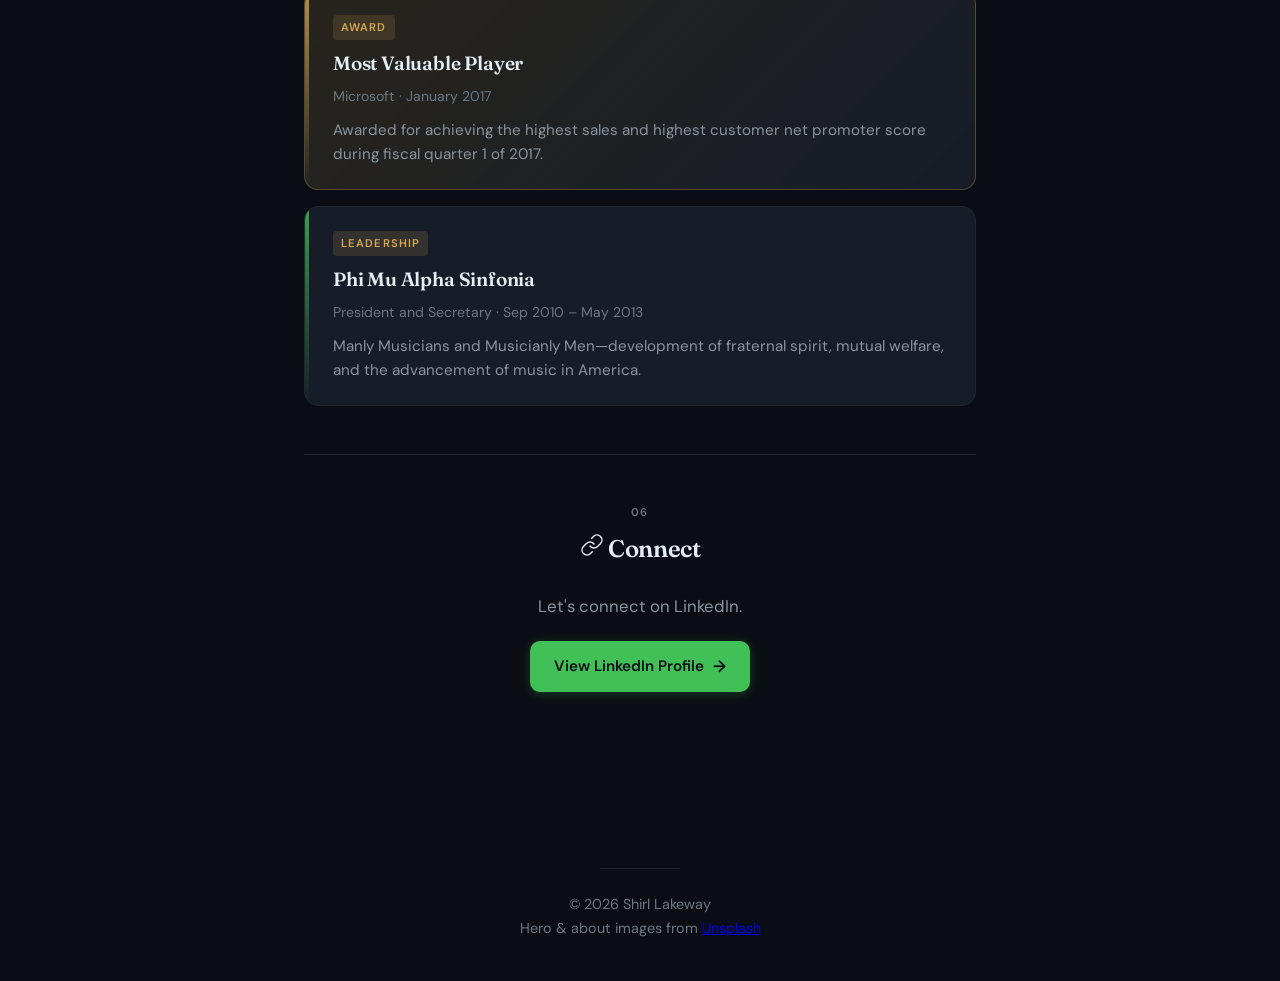
==== commit 691bfdf5: "Enhance profile section with background image and details" ====
--- a/index.html
+++ b/index.html
@@ -26,40 +26,101 @@
 
   <main>
     <section class="hero">
-      <p class="hero-label">Profile</p>
-      <h1 class="hero-name">Shirl Lakeway</h1>
-      <p class="hero-title">IT Professional</p>
-      <p class="hero-org">Apple Federal Credit Union</p>
-      <p class="hero-location">
-        <span class="pin" aria-hidden="true">📍</span> Reston, Virginia
-      </p>
-      <div class="hero-line" aria-hidden="true"></div>
+      <div class="hero-bg" aria-hidden="true">
+        <img src="https://images.unsplash.com/photo-1451187580459-43490279c0fa?w=1200&q=80" alt="" />
+      </div>
+      <div class="hero-content">
+        <img class="hero-avatar" src="https://ui-avatars.com/api/?name=Shirl+Lakeway&size=140&background=40c057&color=fff&bold=true&font-size=0.48" alt="" width="140" height="140" />
+        <p class="hero-label">Profile</p>
+        <h1 class="hero-name">Shirl Lakeway</h1>
+        <p class="hero-title">IT Professional</p>
+        <p class="hero-org">Apple Federal Credit Union</p>
+        <p class="hero-location">
+          <span class="pin" aria-hidden="true">📍</span> Reston, Virginia
+        </p>
+        <div class="hero-line" aria-hidden="true"></div>
+      </div>
     </section>
 
     <section id="about" class="section">
       <span class="section-num">01</span>
-      <h2 class="section-title">About</h2>
+      <h2 class="section-title">
+        <span class="section-icon" aria-hidden="true"><svg xmlns="http://www.w3.org/2000/svg" width="24" height="24" viewBox="0 0 24 24" fill="none" stroke="currentColor" stroke-width="1.5" stroke-linecap="round" stroke-linejoin="round"><path d="M20 21v-2a4 4 0 0 0-4-4H8a4 4 0 0 0-4 4v2"/><circle cx="12" cy="7" r="4"/></svg></span>
+        About
+      </h2>
       <div class="about-block">
+        <div class="about-visual">
+          <img src="https://images.unsplash.com/photo-1522071820081-009f0129c71c?w=600&q=80" alt="Collaboration and teamwork" />
+        </div>
         <p class="about-text">I've always believed that growth comes from curiosity—and in IT, that mindset is essential. I focus on delivering strong results and building reliable systems while staying curious about what's next.</p>
       </div>
     </section>
 
     <section id="experience" class="section">
       <span class="section-num">02</span>
-      <h2 class="section-title">Experience</h2>
-      <div class="card card-exp">
-        <div class="card-accent"></div>
-        <div class="card-inner">
-          <h3>Apple Federal Credit Union</h3>
-          <p class="card-meta">Fairfax, Virginia</p>
-          <p class="card-desc">IT experience supporting service desk operations and technology initiatives.</p>
+      <h2 class="section-title">
+        <span class="section-icon" aria-hidden="true"><svg xmlns="http://www.w3.org/2000/svg" width="24" height="24" viewBox="0 0 24 24" fill="none" stroke="currentColor" stroke-width="1.5" stroke-linecap="round" stroke-linejoin="round"><rect x="2" y="7" width="20" height="14" rx="2"/><path d="M16 21V5a2 2 0 0 0-2-2h-4a2 2 0 0 0-2 2v16"/></svg></span>
+        Experience
+      </h2>
+
+      <div class="card card-exp">
+        <div class="card-accent"></div>
+        <div class="card-inner">
+          <h3>Systems Engineer III</h3>
+          <p class="card-meta">Apple Federal Credit Union · Fairfax, Virginia · Jun 2024 – Present</p>
+          <ul class="role-list">
+            <li>Champion and subject matter expert for Windows Server, Microsoft 365, Endpoint Management, and Work Management</li>
+            <li>Architect, design, deploy, and maintain Windows and Linux environments in vSphere</li>
+            <li>Manage endpoint deployment with SCCM, MDM, and Intune with Autopilot</li>
+            <li>Administer Microsoft SQL databases and backup/disaster recovery solutions</li>
+            <li>Administer Atlassian Cloud suite (Jira, Jira Service Management, Confluence, StatusPage, OpsGenie)</li>
+            <li>Provide escalation support for Infrastructure, Service Desk, and Cybersecurity incidents</li>
+          </ul>
+        </div>
+      </div>
+
+      <div class="card card-exp">
+        <div class="card-accent"></div>
+        <div class="card-inner">
+          <h3>Systems Engineer II</h3>
+          <p class="card-meta">Apple Federal Credit Union · Fairfax, Virginia · Aug 2021 – Jun 2024</p>
+          <ul class="role-list">
+            <li>Deployed and supported Citrix virtual desktop infrastructure</li>
+            <li>Managed endpoint deployment with SCCM, MDM, and Intune</li>
+            <li>Administered Jira and Confluence Server</li>
+          </ul>
+        </div>
+      </div>
+
+      <div class="card card-exp">
+        <div class="card-accent"></div>
+        <div class="card-inner">
+          <h3>Service Desk Engineer III</h3>
+          <p class="card-meta">Apple Federal Credit Union · Fairfax, Virginia · Oct 2020 – Aug 2021</p>
+          <ul class="role-list">
+            <li>Provided Tier 3 escalation for service desk operations</li>
+            <li>Managed endpoint deployment with SCCM, Azure Intune, and Citrix</li>
+            <li>Administered Microsoft Office 365 with Duo MFA</li>
+          </ul>
+        </div>
+      </div>
+
+      <div class="card card-exp">
+        <div class="card-accent"></div>
+        <div class="card-inner">
+          <h3>Senior Service Desk Engineer</h3>
+          <p class="card-meta">Cvent · Before Oct 2020</p>
+          <p class="card-desc">Service desk and IT support experience prior to joining Apple Federal Credit Union.</p>
         </div>
       </div>
     </section>
 
     <section id="education" class="section">
       <span class="section-num">03</span>
-      <h2 class="section-title">Education</h2>
+      <h2 class="section-title">
+        <span class="section-icon" aria-hidden="true"><svg xmlns="http://www.w3.org/2000/svg" width="24" height="24" viewBox="0 0 24 24" fill="none" stroke="currentColor" stroke-width="1.5" stroke-linecap="round" stroke-linejoin="round"><path d="M22 10v6M2 10l10-5 10 5-10 5z"/><path d="M6 12v5c3 3 9 3 12 0v-5"/></svg></span>
+        Education
+      </h2>
       <div class="card card-edu">
         <div class="card-accent"></div>
         <div class="card-inner">
@@ -71,7 +132,10 @@
 
     <section id="certifications" class="section">
       <span class="section-num">04</span>
-      <h2 class="section-title">Certifications</h2>
+      <h2 class="section-title">
+        <span class="section-icon" aria-hidden="true"><svg xmlns="http://www.w3.org/2000/svg" width="24" height="24" viewBox="0 0 24 24" fill="none" stroke="currentColor" stroke-width="1.5" stroke-linecap="round" stroke-linejoin="round"><path d="M12 15v2m-6 4h12a2 2 0 0 0 2-2v-6a2 2 0 0 0-2-2H6a2 2 0 0 0-2 2v6a2 2 0 0 0 2 2zm10-10V7a4 4 0 0 0-8 0v4h8z"/></svg></span>
+        Certifications
+      </h2>
       <div class="cert-grid">
         <div class="cert-card">
           <span class="cert-badge">Microsoft</span>
@@ -103,7 +167,10 @@
 
     <section id="honors" class="section">
       <span class="section-num">05</span>
-      <h2 class="section-title">Honors &amp; Awards</h2>
+      <h2 class="section-title">
+        <span class="section-icon" aria-hidden="true"><svg xmlns="http://www.w3.org/2000/svg" width="24" height="24" viewBox="0 0 24 24" fill="none" stroke="currentColor" stroke-width="1.5" stroke-linecap="round" stroke-linejoin="round"><circle cx="12" cy="8" r="6"/><path d="M15.5 14.5 20 20M19 15l-4 4"/></svg></span>
+        Honors &amp; Awards
+      </h2>
       <div class="card card-highlight">
         <div class="card-accent card-accent-gold"></div>
         <div class="card-inner">
@@ -126,7 +193,10 @@
 
     <section id="contact" class="section contact-section">
       <span class="section-num">06</span>
-      <h2 class="section-title">Connect</h2>
+      <h2 class="section-title">
+        <span class="section-icon" aria-hidden="true"><svg xmlns="http://www.w3.org/2000/svg" width="24" height="24" viewBox="0 0 24 24" fill="none" stroke="currentColor" stroke-width="1.5" stroke-linecap="round" stroke-linejoin="round"><path d="M10 13a5 5 0 0 0 7.54.54l3-3a5 5 0 0 0-7.07-7.07l-1.72 1.71"/><path d="M14 11a5 5 0 0 0-7.54-.54l-3 3a5 5 0 0 0 7.07 7.07l1.71-1.71"/></svg></span>
+        Connect
+      </h2>
       <p class="contact-text">Let's connect on LinkedIn.</p>
       <a href="https://www.linkedin.com/in/shirllakeway/" class="btn" target="_blank" rel="noopener noreferrer">
         <span class="btn-text">View LinkedIn Profile</span>
@@ -138,6 +208,7 @@
   <footer class="site-footer">
     <div class="footer-line"></div>
     <p>&copy; <span id="year"></span> Shirl Lakeway</p>
+    <p class="footer-credit">Hero &amp; about images from <a href="https://unsplash.com" target="_blank" rel="noopener noreferrer">Unsplash</a></p>
   </footer>
 
   <script>
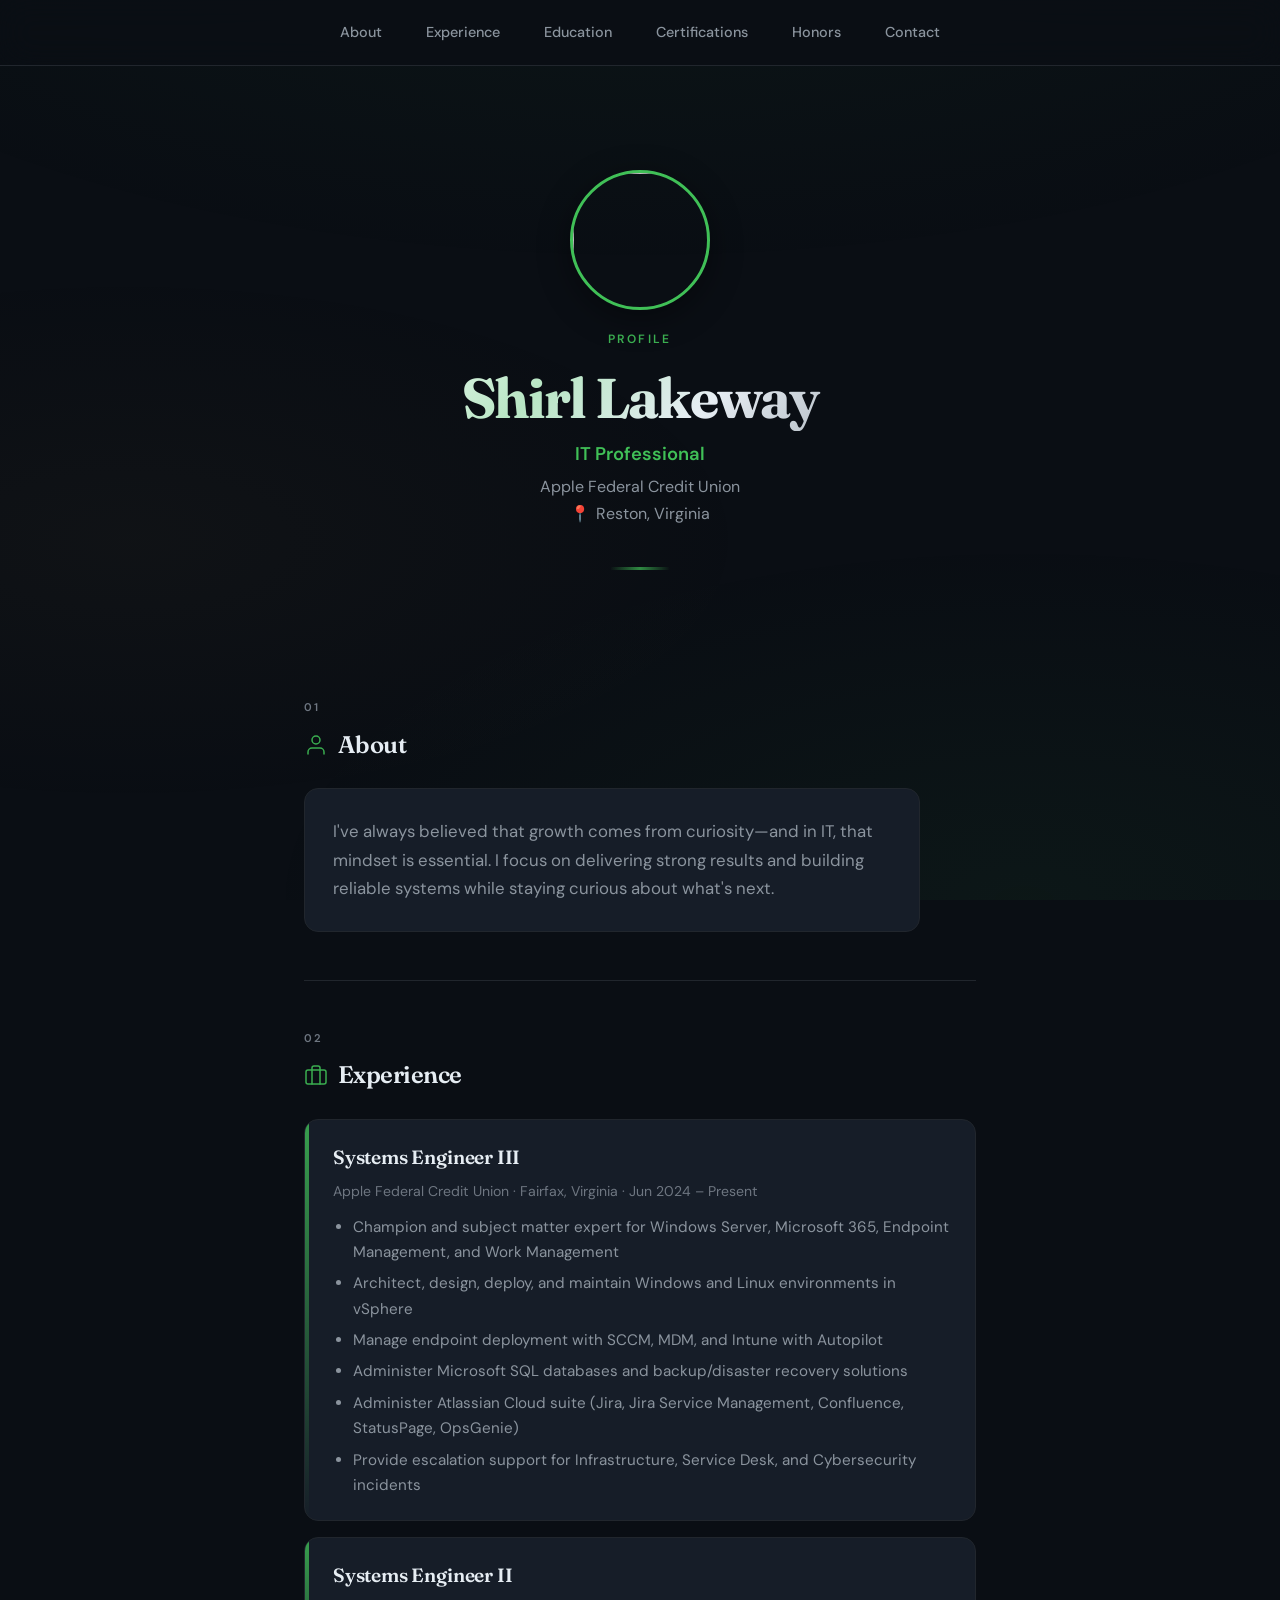
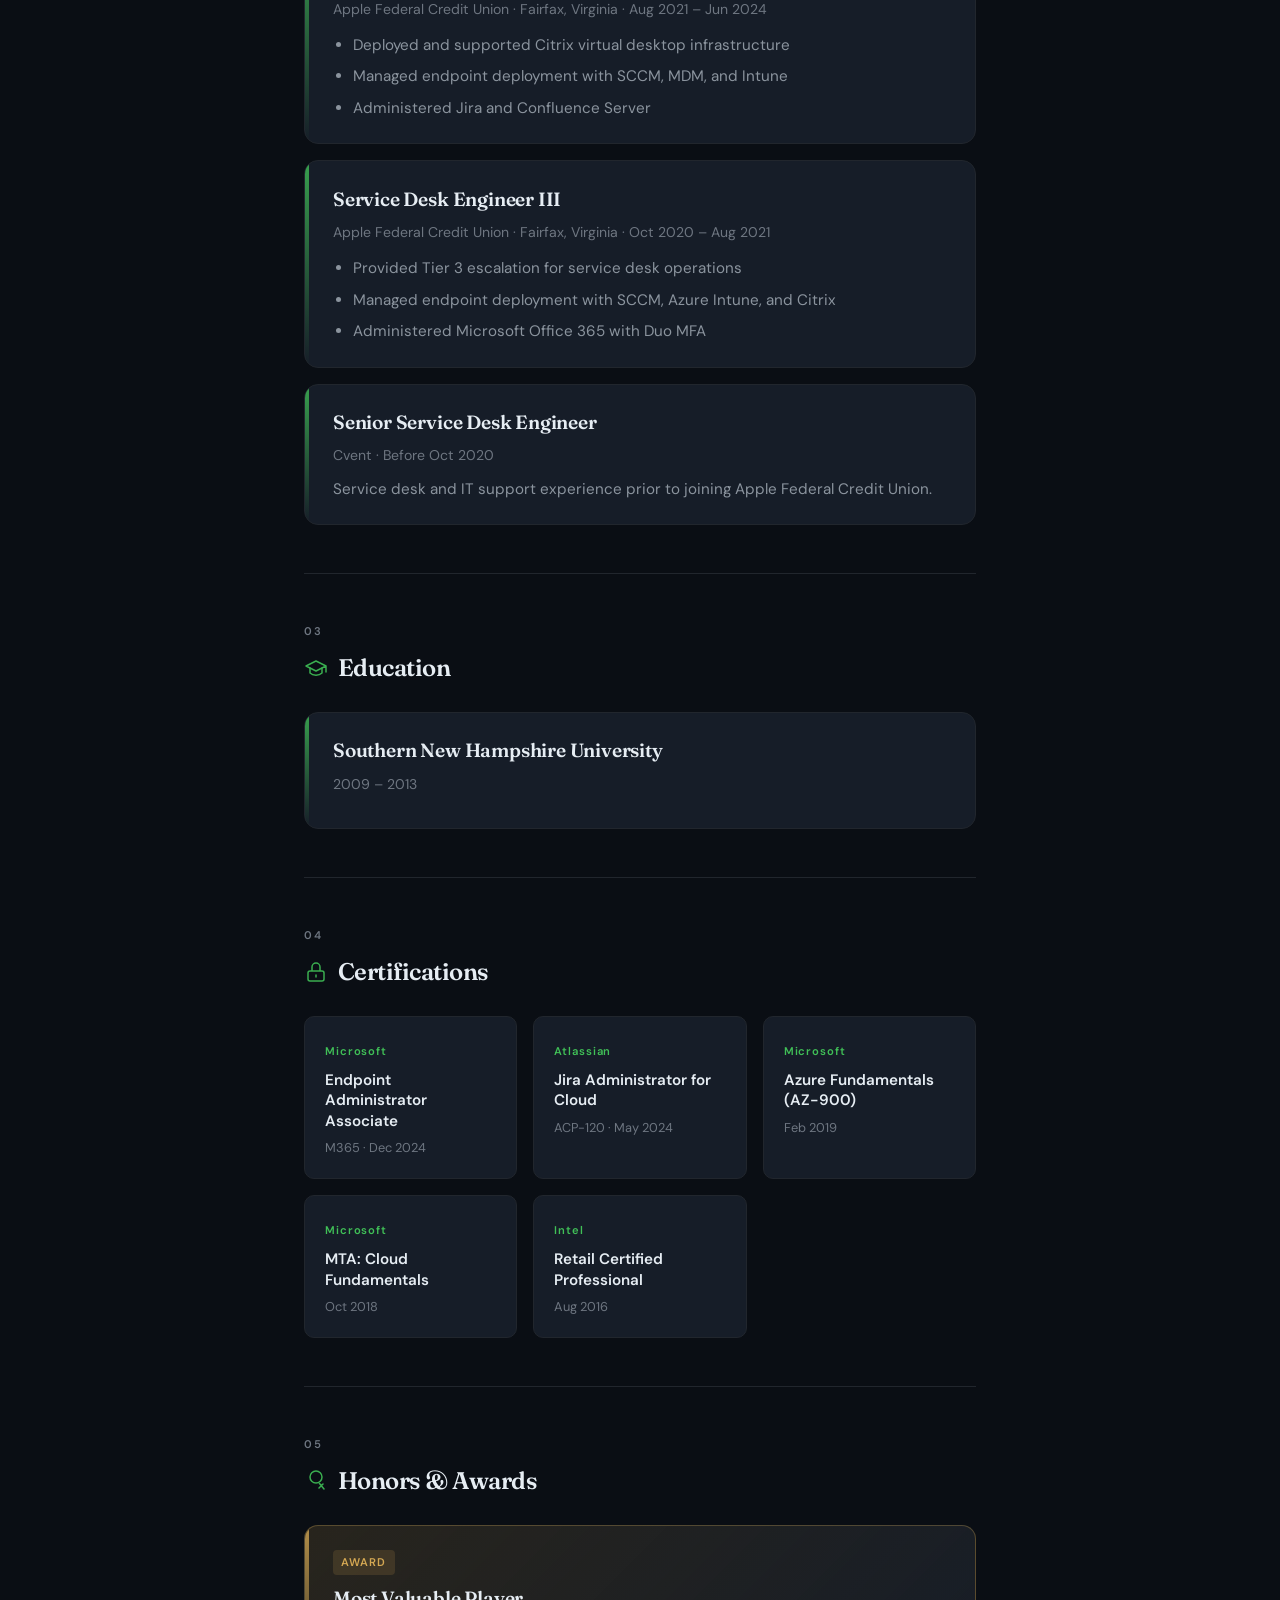
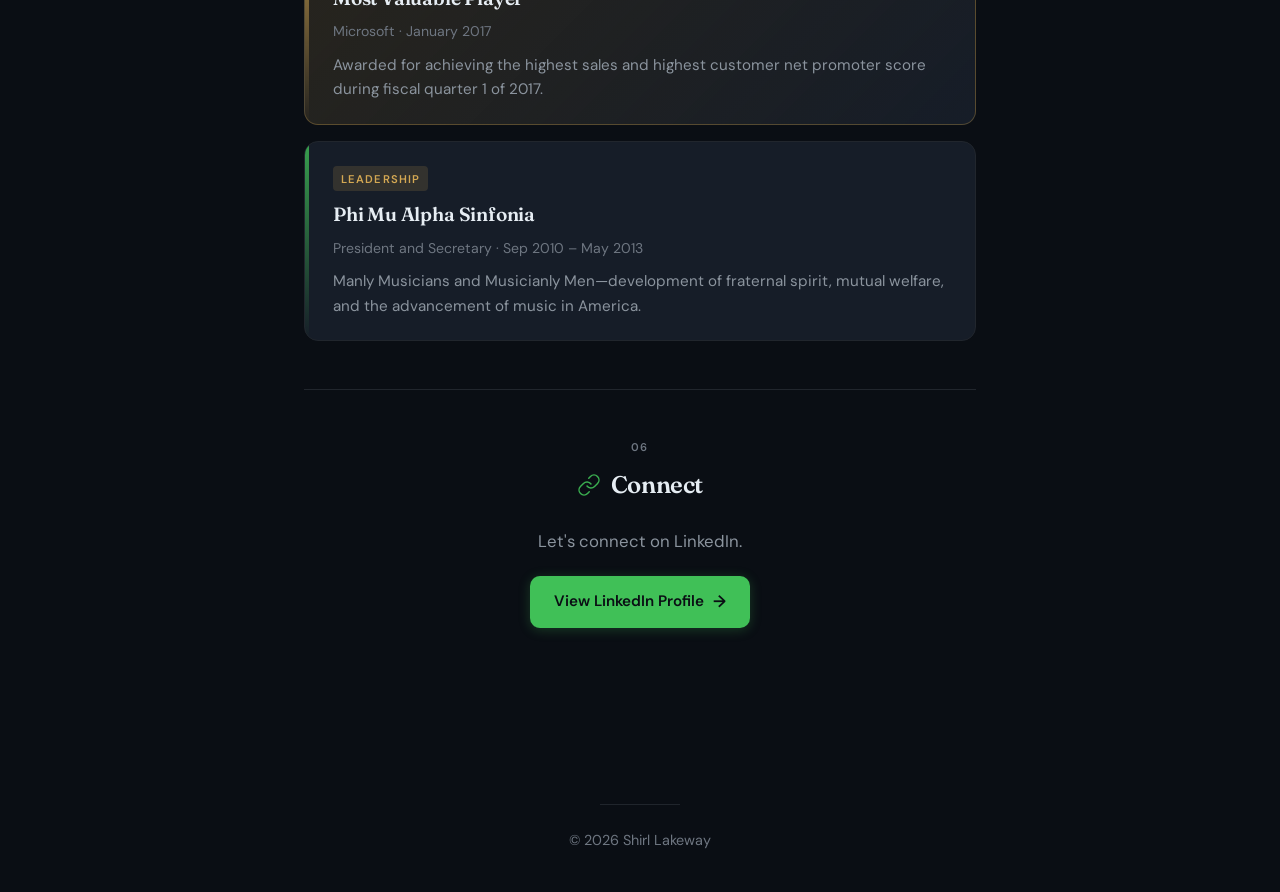
==== commit 8a548d84: "Clean up hero and about sections in index.html Removed unused hero background and about image sectio" ====
--- a/index.html
+++ b/index.html
@@ -26,20 +26,15 @@
 
   <main>
     <section class="hero">
-      <div class="hero-bg" aria-hidden="true">
-        <img src="https://images.unsplash.com/photo-1451187580459-43490279c0fa?w=1200&q=80" alt="" />
-      </div>
-      <div class="hero-content">
-        <img class="hero-avatar" src="https://ui-avatars.com/api/?name=Shirl+Lakeway&size=140&background=40c057&color=fff&bold=true&font-size=0.48" alt="" width="140" height="140" />
-        <p class="hero-label">Profile</p>
-        <h1 class="hero-name">Shirl Lakeway</h1>
-        <p class="hero-title">IT Professional</p>
-        <p class="hero-org">Apple Federal Credit Union</p>
-        <p class="hero-location">
-          <span class="pin" aria-hidden="true">📍</span> Reston, Virginia
-        </p>
-        <div class="hero-line" aria-hidden="true"></div>
-      </div>
+      <img class="hero-avatar" src="https://ui-avatars.com/api/?name=Shirl+Lakeway&size=128&background=40c057&color=fff&bold=true&font-size=0.48" alt="" width="128" height="128" />
+      <p class="hero-label">Profile</p>
+      <h1 class="hero-name">Shirl Lakeway</h1>
+      <p class="hero-title">IT Professional</p>
+      <p class="hero-org">Apple Federal Credit Union</p>
+      <p class="hero-location">
+        <span class="pin" aria-hidden="true">📍</span> Reston, Virginia
+      </p>
+      <div class="hero-line" aria-hidden="true"></div>
     </section>
 
     <section id="about" class="section">
@@ -49,9 +44,6 @@
         About
       </h2>
       <div class="about-block">
-        <div class="about-visual">
-          <img src="https://images.unsplash.com/photo-1522071820081-009f0129c71c?w=600&q=80" alt="Collaboration and teamwork" />
-        </div>
         <p class="about-text">I've always believed that growth comes from curiosity—and in IT, that mindset is essential. I focus on delivering strong results and building reliable systems while staying curious about what's next.</p>
       </div>
     </section>
@@ -208,7 +200,6 @@
   <footer class="site-footer">
     <div class="footer-line"></div>
     <p>&copy; <span id="year"></span> Shirl Lakeway</p>
-    <p class="footer-credit">Hero &amp; about images from <a href="https://unsplash.com" target="_blank" rel="noopener noreferrer">Unsplash</a></p>
   </footer>
 
   <script>
--- a/styles.css
+++ b/styles.css
@@ -101,8 +101,48 @@
 
 /* Hero */
 .hero {
+  position: relative;
   text-align: center;
   padding: 4rem 0 5rem;
+  overflow: hidden;
+  border-radius: 0 0 var(--radius) var(--radius);
+}
+
+.hero-bg {
+  position: absolute;
+  inset: 0;
+  z-index: 0;
+}
+
+.hero-bg::after {
+  content: "";
+  position: absolute;
+  inset: 0;
+  background: linear-gradient(180deg, rgba(10, 14, 20, 0.75) 0%, var(--bg) 100%);
+  z-index: 1;
+}
+
+.hero-bg img {
+  width: 100%;
+  height: 100%;
+  object-fit: cover;
+  object-position: center 30%;
+}
+
+.hero-content {
+  position: relative;
+  z-index: 2;
+}
+
+.hero-avatar {
+  display: block;
+  width: 140px;
+  height: 140px;
+  border-radius: 50%;
+  margin: 0 auto 1.25rem;
+  border: 3px solid var(--accent);
+  box-shadow: 0 8px 32px rgba(0, 0, 0, 0.4);
+  object-fit: cover;
 }
 
 .hero-label {
@@ -177,12 +217,25 @@
 }
 
 .section-title {
+  display: inline-flex;
+  align-items: center;
+  gap: 0.6rem;
   font-family: var(--font-display);
   font-size: 1.5rem;
   font-weight: 600;
   margin: 0 0 1.5rem;
   color: var(--text);
   letter-spacing: -0.02em;
+}
+
+.section-icon {
+  display: inline-flex;
+  color: var(--accent);
+  opacity: 0.9;
+}
+
+.section-icon svg {
+  flex-shrink: 0;
 }
 
 /* About */
@@ -190,8 +243,30 @@
   background: var(--surface);
   border: 1px solid var(--border);
   border-radius: var(--radius);
+  padding: 0;
+  max-width: 56ch;
+  overflow: hidden;
+}
+
+.about-visual {
+  width: 100%;
+  height: 180px;
+  overflow: hidden;
+}
+
+.about-visual img {
+  width: 100%;
+  height: 100%;
+  object-fit: cover;
+  object-position: center 40%;
+}
+
+.about-block .about-text {
   padding: 1.75rem 1.75rem;
-  max-width: 56ch;
+  margin: 0;
+  font-size: 1.05rem;
+  color: var(--text-muted);
+  line-height: 1.7;
 }
 
 .about-text {
@@ -261,6 +336,22 @@
   line-height: 1.6;
 }
 
+.role-list {
+  margin: 0.75rem 0 0;
+  padding-left: 1.25rem;
+  font-size: 0.95rem;
+  color: var(--text-muted);
+  line-height: 1.65;
+}
+
+.role-list li {
+  margin-bottom: 0.4rem;
+}
+
+.role-list li:last-child {
+  margin-bottom: 0;
+}
+
 .card-highlight {
   border-color: rgba(212, 168, 83, 0.3);
   background: linear-gradient(135deg, var(--gold-soft) 0%, var(--surface) 100%);
@@ -388,7 +479,25 @@
 }
 
 .site-footer p {
-  margin: 0;
+  margin: 0 0 0.5rem;
+}
+
+.site-footer p:last-child {
+  margin-bottom: 0;
+}
+
+.footer-credit {
+  font-size: 0.8rem;
+  opacity: 0.7;
+}
+
+.footer-credit a {
+  color: var(--accent);
+  text-decoration: none;
+}
+
+.footer-credit a:hover {
+  text-decoration: underline;
 }
 
 /* Responsive */
@@ -408,6 +517,12 @@
     padding: 2.5rem 0 3.5rem;
   }
 
+  .hero-avatar {
+    width: 112px;
+    height: 112px;
+    margin-bottom: 1rem;
+  }
+
   .hero-line {
     margin-top: 1.75rem;
   }
@@ -416,8 +531,12 @@
     padding: 2rem 0;
   }
 
-  .about-block {
+  .about-block .about-text {
     padding: 1.35rem 1.25rem;
+  }
+
+  .about-visual {
+    height: 140px;
   }
 
   .cert-grid {
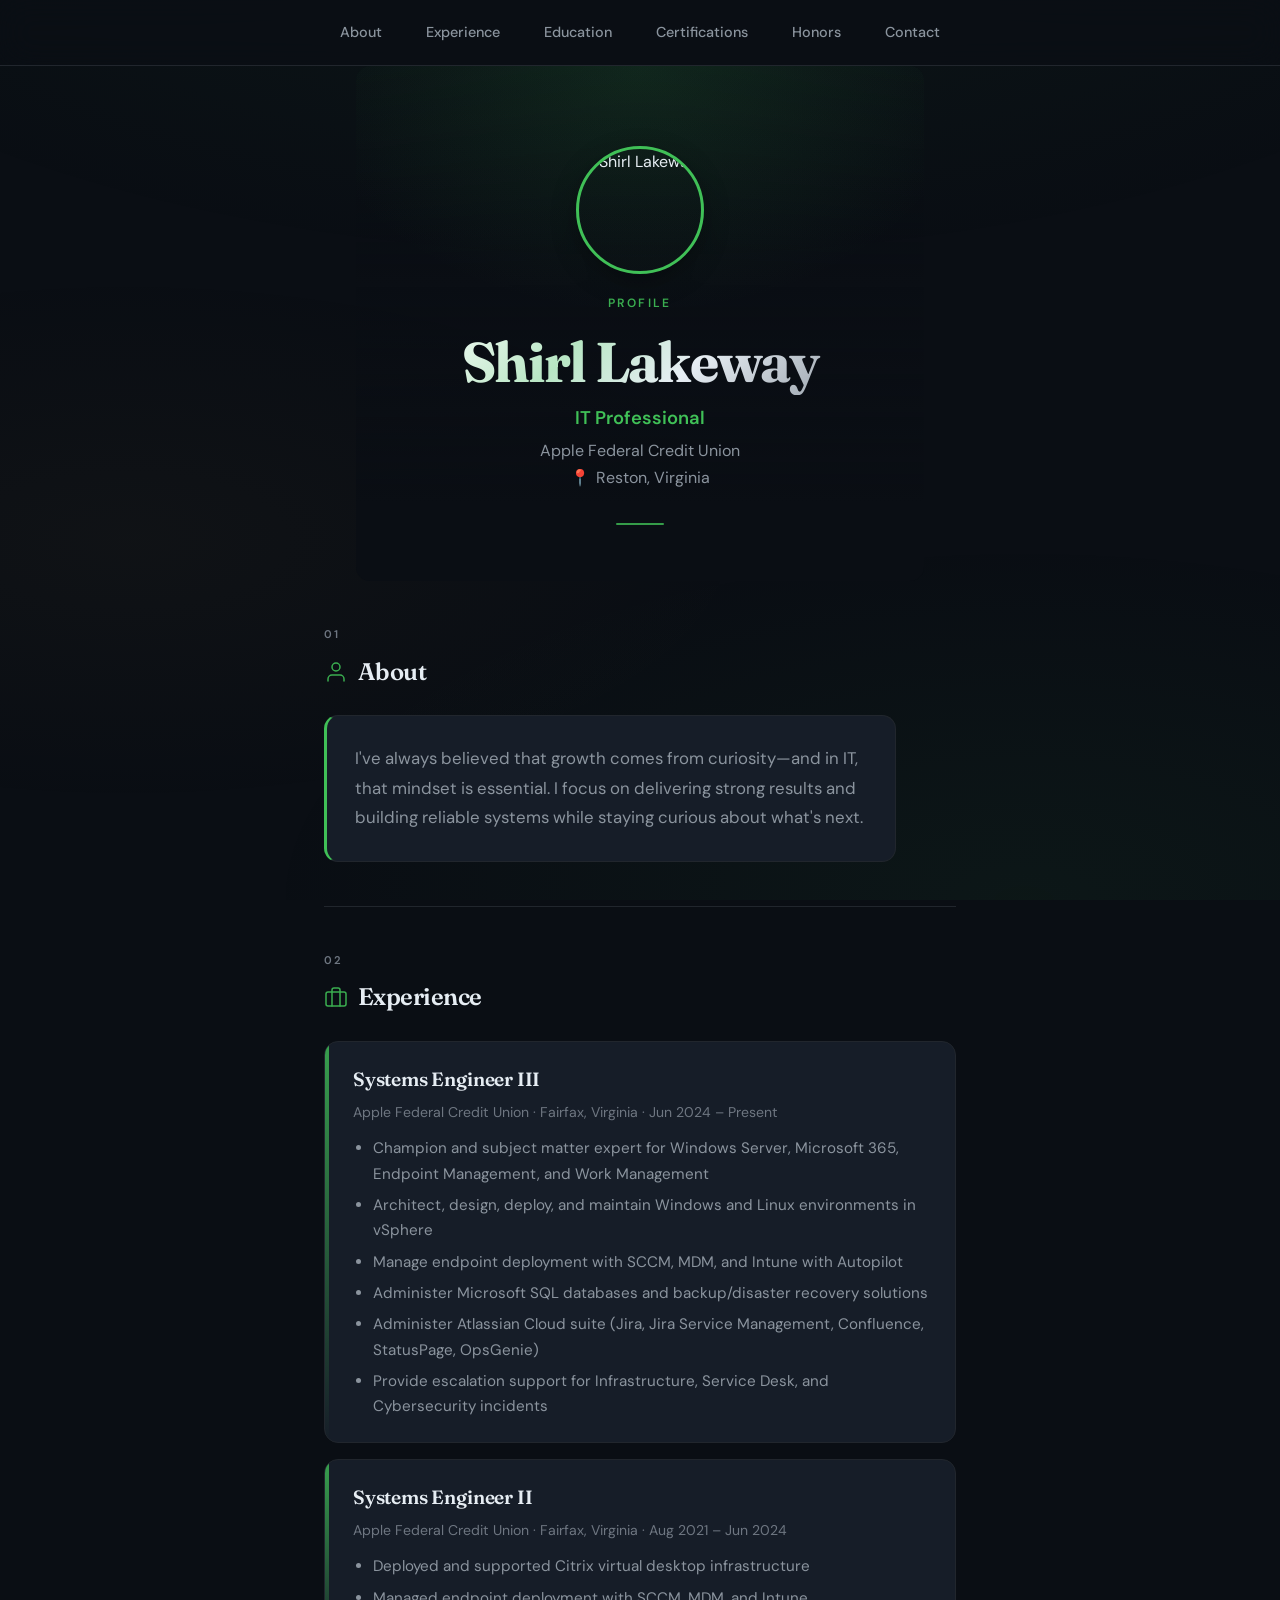
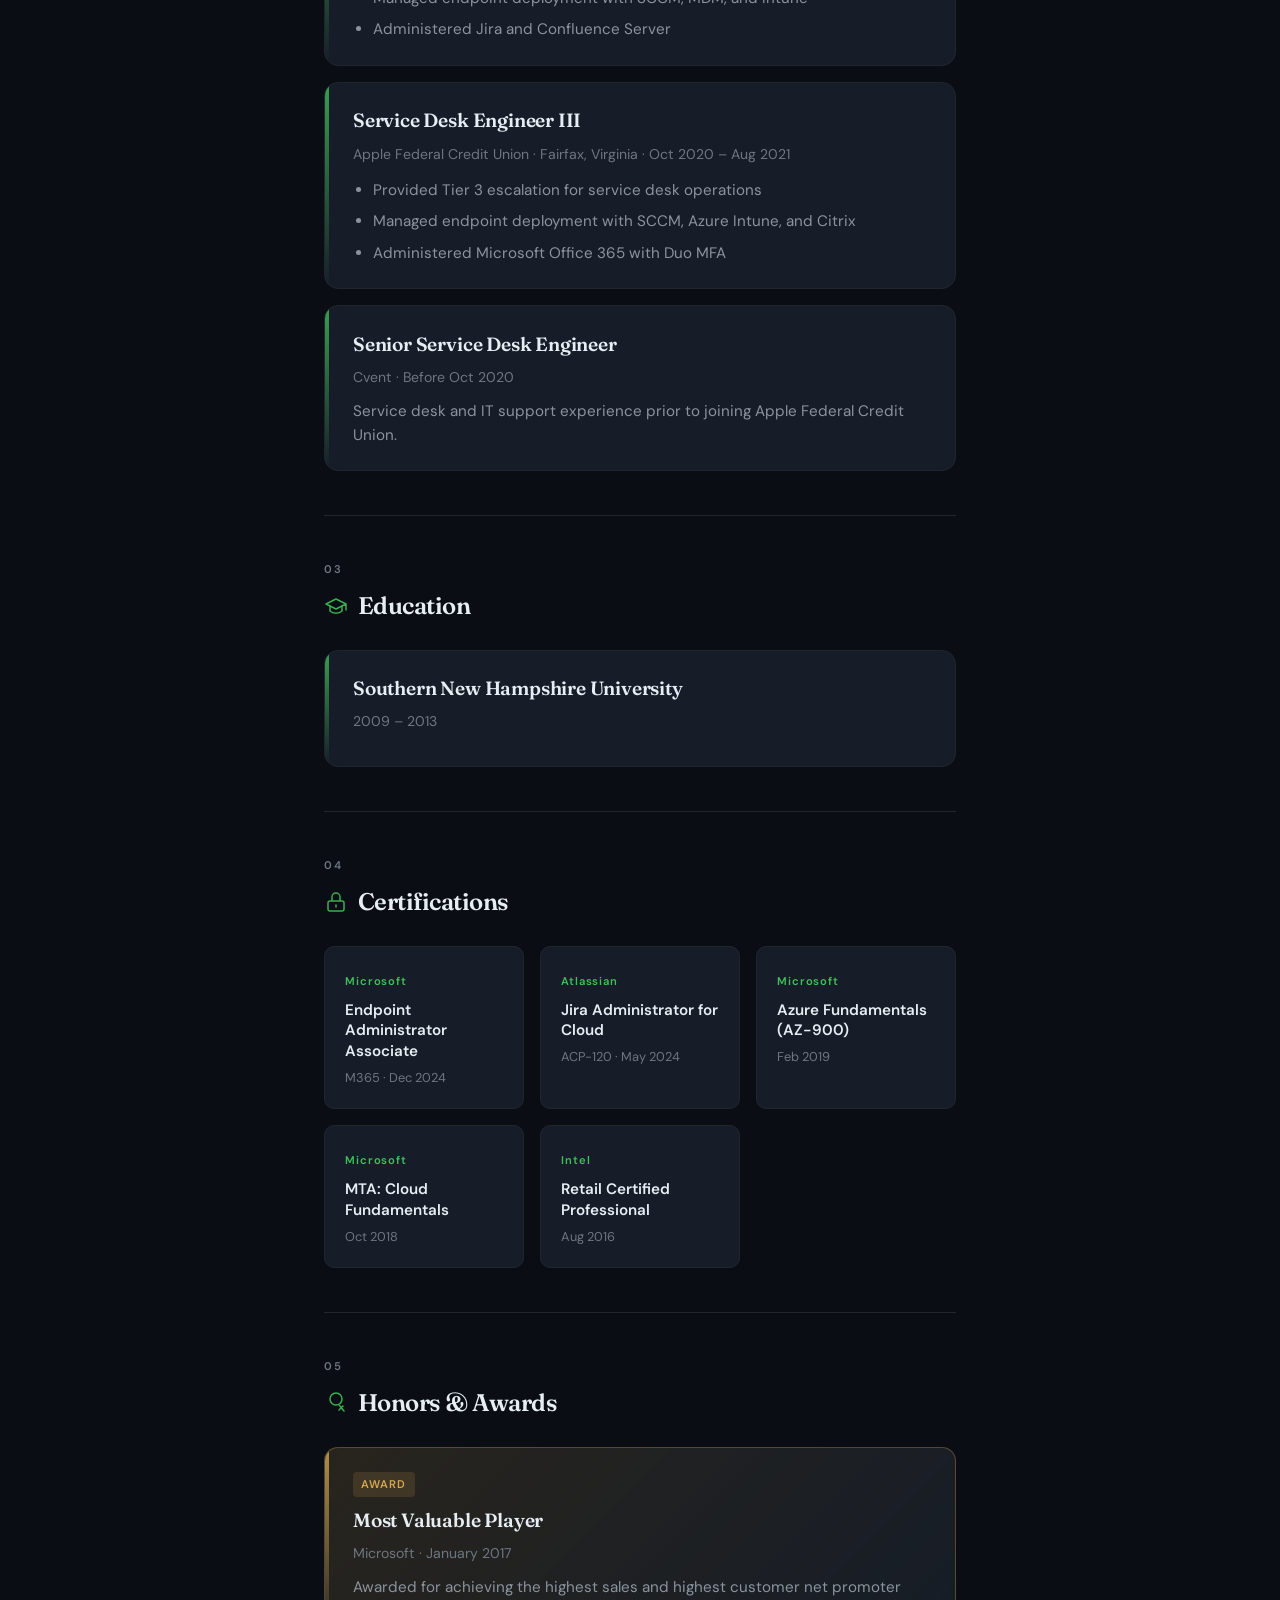
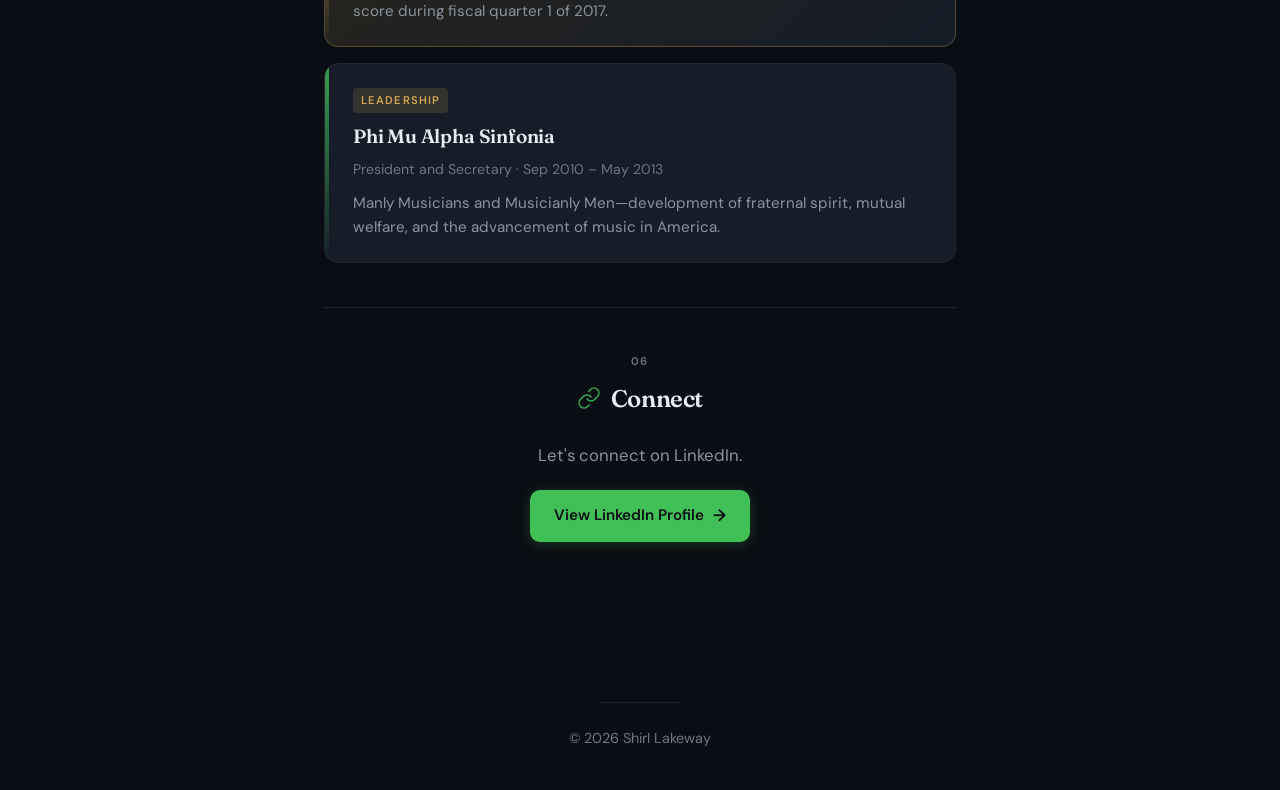
==== commit 9c70b1e1: "Change avatar image source to local profile.jpg" ====
--- a/index.html
+++ b/index.html
@@ -26,7 +26,7 @@
 
   <main>
     <section class="hero">
-      <img class="hero-avatar" src="https://ui-avatars.com/api/?name=Shirl+Lakeway&size=128&background=40c057&color=fff&bold=true&font-size=0.48" alt="" width="128" height="128" />
+      <img class="hero-avatar" src="./profile.jpg" alt="Shirl Lakeway" width="128" height="128" onerror="this.onerror=null; this.src='https://ui-avatars.com/api/?name=Shirl+Lakeway&size=128&background=40c057&color=fff&bold=true&font-size=0.48';" />
       <p class="hero-label">Profile</p>
       <h1 class="hero-name">Shirl Lakeway</h1>
       <p class="hero-title">IT Professional</p>
--- a/styles.css
+++ b/styles.css
@@ -94,54 +94,45 @@
 main {
   position: relative;
   z-index: 1;
-  max-width: 720px;
+  max-width: 680px;
   margin: 0 auto;
-  padding: 2.5rem 1.5rem 5rem;
+  padding: 2rem 1.5rem 4rem;
 }
 
 /* Hero */
 .hero {
   position: relative;
   text-align: center;
-  padding: 4rem 0 5rem;
-  overflow: hidden;
-  border-radius: 0 0 var(--radius) var(--radius);
-}
-
-.hero-bg {
-  position: absolute;
-  inset: 0;
-  z-index: 0;
-}
-
-.hero-bg::after {
+  padding: 3rem 1.5rem 3.5rem;
+  margin: 0 auto;
+  max-width: 520px;
+}
+
+.hero::before {
   content: "";
   position: absolute;
-  inset: 0;
-  background: linear-gradient(180deg, rgba(10, 14, 20, 0.75) 0%, var(--bg) 100%);
+  inset: -2rem -1.5rem 0;
+  background:
+    radial-gradient(ellipse 100% 80% at 50% 0%, rgba(64, 192, 87, 0.12) 0%, transparent 60%),
+    linear-gradient(180deg, transparent 0%, var(--bg) 85%);
+  border-radius: var(--radius);
+  pointer-events: none;
+  z-index: 0;
+}
+
+.hero > * {
+  position: relative;
   z-index: 1;
-}
-
-.hero-bg img {
-  width: 100%;
-  height: 100%;
-  object-fit: cover;
-  object-position: center 30%;
-}
-
-.hero-content {
-  position: relative;
-  z-index: 2;
 }
 
 .hero-avatar {
   display: block;
-  width: 140px;
-  height: 140px;
+  width: 128px;
+  height: 128px;
   border-radius: 50%;
   margin: 0 auto 1.25rem;
   border: 3px solid var(--accent);
-  box-shadow: 0 8px 32px rgba(0, 0, 0, 0.4);
+  box-shadow: 0 8px 24px rgba(0, 0, 0, 0.35);
   object-fit: cover;
 }
 
@@ -189,17 +180,17 @@
 }
 
 .hero-line {
-  width: 60px;
-  height: 3px;
-  margin: 2.5rem auto 0;
-  background: linear-gradient(90deg, transparent, var(--accent), transparent);
+  width: 48px;
+  height: 2px;
+  margin: 2rem auto 0;
+  background: var(--accent);
   border-radius: 2px;
-  opacity: 0.7;
+  opacity: 0.8;
 }
 
 /* Sections */
 .section {
-  padding: 3rem 0;
+  padding: 2.75rem 0;
   border-bottom: 1px solid var(--border);
 }
 
@@ -243,37 +234,16 @@
   background: var(--surface);
   border: 1px solid var(--border);
   border-radius: var(--radius);
-  padding: 0;
-  max-width: 56ch;
-  overflow: hidden;
-}
-
-.about-visual {
-  width: 100%;
-  height: 180px;
-  overflow: hidden;
-}
-
-.about-visual img {
-  width: 100%;
-  height: 100%;
-  object-fit: cover;
-  object-position: center 40%;
-}
-
-.about-block .about-text {
   padding: 1.75rem 1.75rem;
-  margin: 0;
-  font-size: 1.05rem;
-  color: var(--text-muted);
-  line-height: 1.7;
+  max-width: 52ch;
+  border-left: 3px solid var(--accent);
 }
 
 .about-text {
   margin: 0;
   font-size: 1.05rem;
   color: var(--text-muted);
-  line-height: 1.7;
+  line-height: 1.75;
 }
 
 /* Cards */
@@ -479,25 +449,7 @@
 }
 
 .site-footer p {
-  margin: 0 0 0.5rem;
-}
-
-.site-footer p:last-child {
-  margin-bottom: 0;
-}
-
-.footer-credit {
-  font-size: 0.8rem;
-  opacity: 0.7;
-}
-
-.footer-credit a {
-  color: var(--accent);
-  text-decoration: none;
-}
-
-.footer-credit a:hover {
-  text-decoration: underline;
+  margin: 0;
 }
 
 /* Responsive */
@@ -517,26 +469,26 @@
     padding: 2.5rem 0 3.5rem;
   }
 
+  .hero {
+    padding: 2.5rem 1rem 3rem;
+  }
+
   .hero-avatar {
-    width: 112px;
-    height: 112px;
+    width: 108px;
+    height: 108px;
     margin-bottom: 1rem;
   }
 
   .hero-line {
-    margin-top: 1.75rem;
+    margin-top: 1.5rem;
   }
 
   .section {
     padding: 2rem 0;
   }
 
-  .about-block .about-text {
+  .about-block {
     padding: 1.35rem 1.25rem;
-  }
-
-  .about-visual {
-    height: 140px;
   }
 
   .cert-grid {
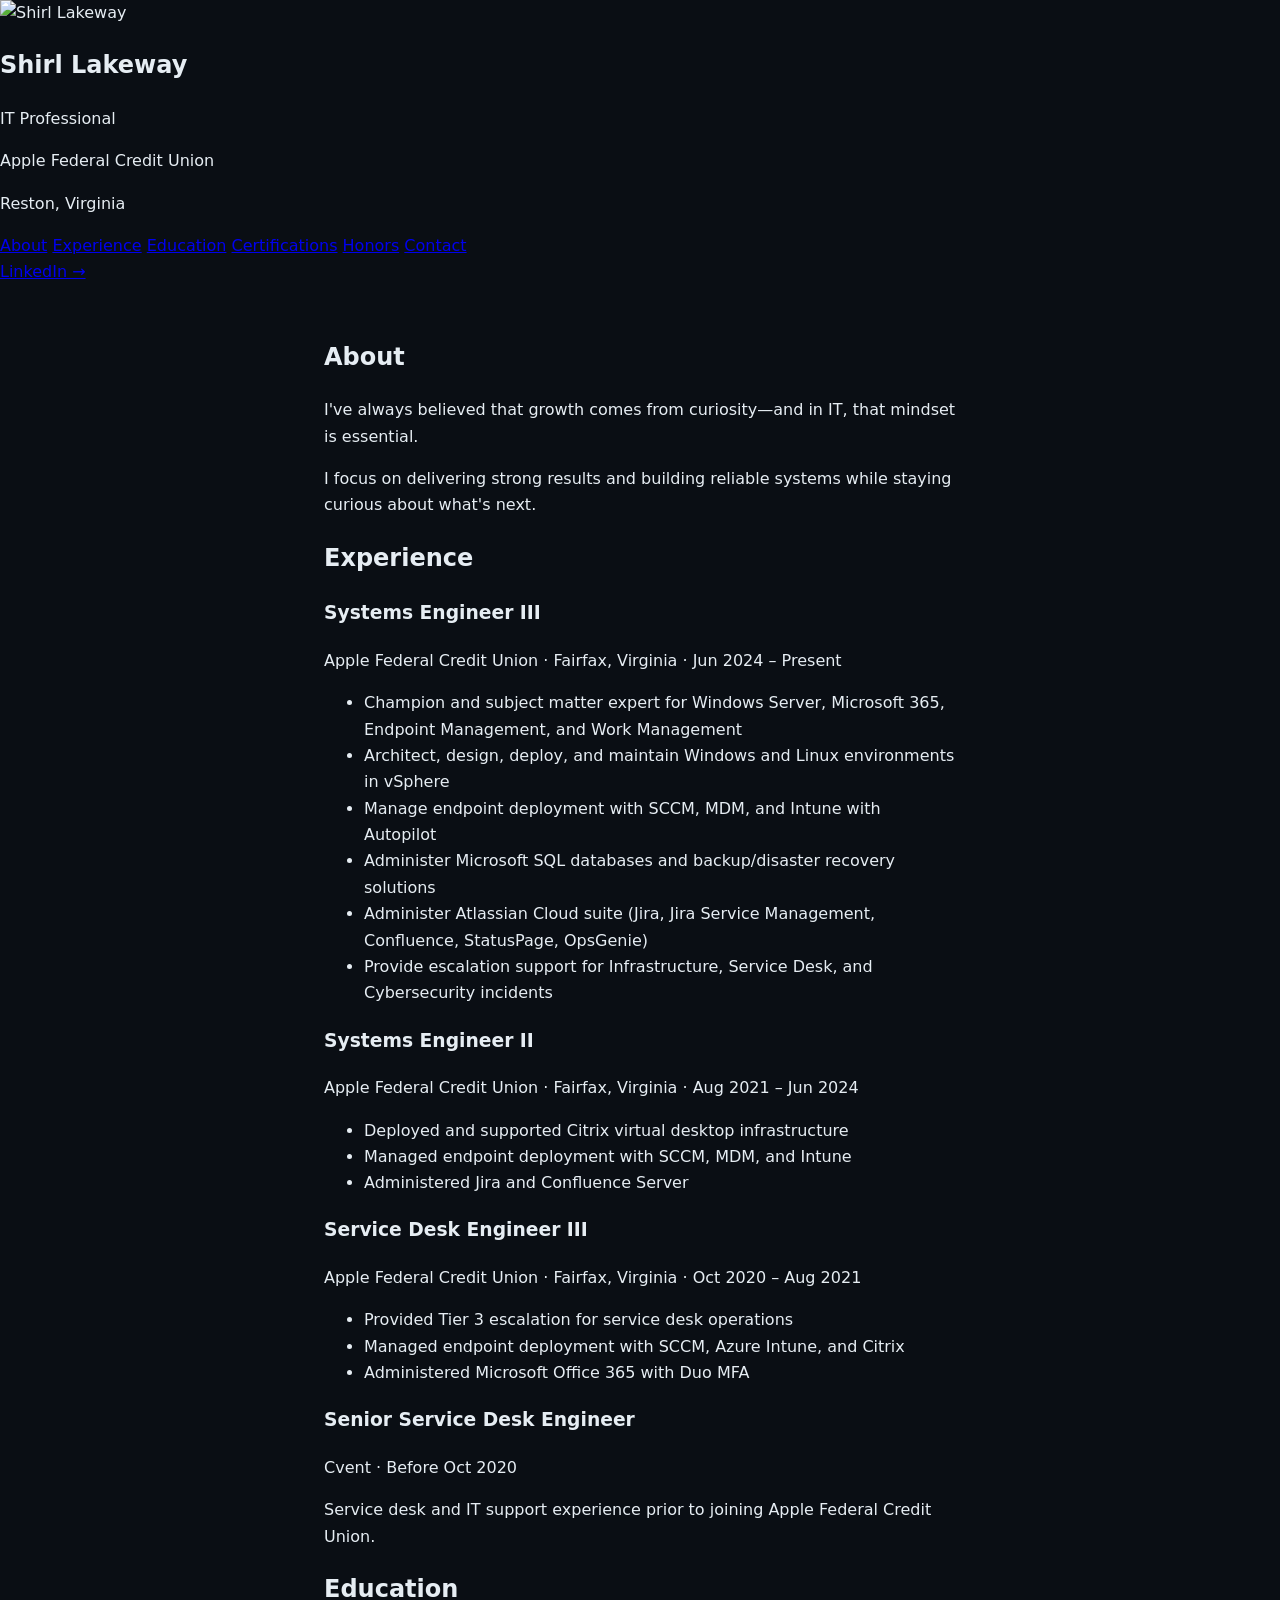
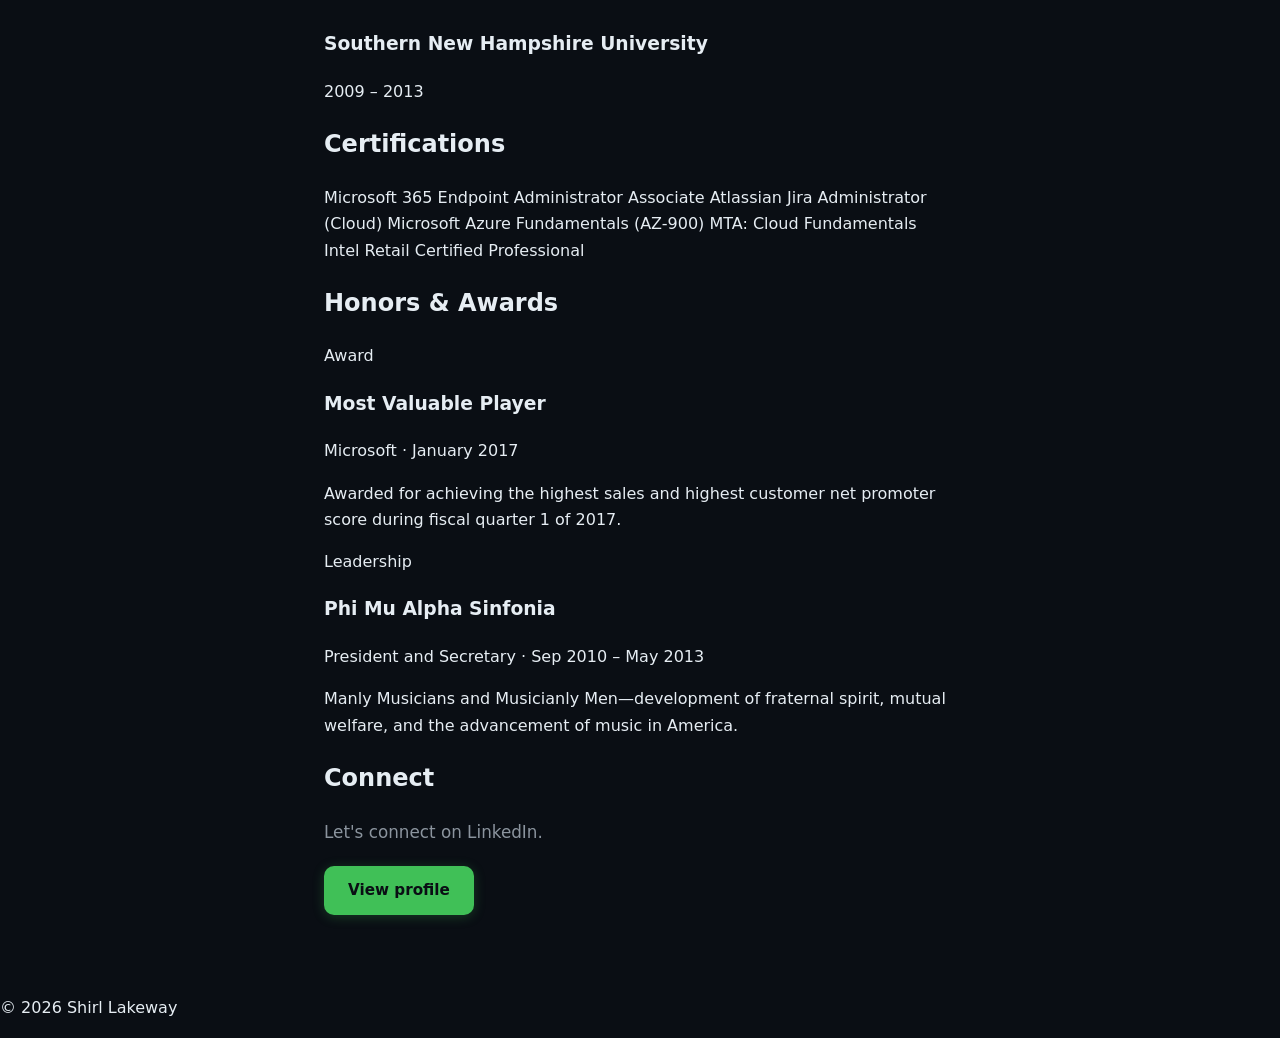
==== commit d54e3c18: "Refactor index.html structure and update content" ====
--- a/index.html
+++ b/index.html
@@ -4,201 +4,135 @@
   <meta charset="UTF-8" />
   <meta name="viewport" content="width=device-width, initial-scale=1.0" />
   <title>Shirl Lakeway | IT Professional</title>
-  <meta name="description" content="Shirl Lakeway - IT professional at Apple Federal Credit Union. Reston, VA. Microsoft & Atlassian certified." />
+  <meta name="description" content="Shirl Lakeway — IT professional at Apple Federal Credit Union. Reston, VA. Microsoft & Atlassian certified." />
   <link rel="preconnect" href="https://fonts.googleapis.com" />
   <link rel="preconnect" href="https://fonts.gstatic.com" crossorigin />
-  <link href="https://fonts.googleapis.com/css2?family=DM+Sans:ital,opsz,wght@0,9..40,400;0,9..40,500;0,9..40,600;0,9..40,700;1,9..40,400&family=Fraunces:opsz,wght@9..144,500;9..144,600;9..144,700&display=swap" rel="stylesheet" />
+  <link href="https://fonts.googleapis.com/css2?family=Instrument+Serif:ital@0;1&family=Plus+Jakarta+Sans:ital,wght@0,400;0,500;0,600;0,700;1,400&display=swap" rel="stylesheet" />
   <link rel="stylesheet" href="./styles.css" />
 </head>
 <body>
-  <div class="page-bg" aria-hidden="true"></div>
+  <div class="layout">
+    <aside class="sidebar">
+      <img class="sidebar-avatar" src="./profile.jpg" alt="Shirl Lakeway" width="120" height="120" onerror="this.onerror=null; this.src='https://ui-avatars.com/api/?name=Shirl+Lakeway&size=120&background=15803d&color=fff&bold=true&font-size=0.48';" />
+      <h1 class="sidebar-name">Shirl Lakeway</h1>
+      <p class="sidebar-title">IT Professional</p>
+      <p class="sidebar-org">Apple Federal Credit Union</p>
+      <p class="sidebar-location">Reston, Virginia</p>
+      <nav class="sidebar-nav" aria-label="Main">
+        <a href="#about">About</a>
+        <a href="#experience">Experience</a>
+        <a href="#education">Education</a>
+        <a href="#certifications">Certifications</a>
+        <a href="#honors">Honors</a>
+        <a href="#contact">Contact</a>
+      </nav>
+      <a href="https://www.linkedin.com/in/shirllakeway/" class="sidebar-cta" target="_blank" rel="noopener noreferrer">LinkedIn →</a>
+    </aside>
 
-  <header class="site-header">
-    <nav class="nav" aria-label="Main">
-      <a href="#about">About</a>
-      <a href="#experience">Experience</a>
-      <a href="#education">Education</a>
-      <a href="#certifications">Certifications</a>
-      <a href="#honors">Honors</a>
-      <a href="#contact">Contact</a>
-    </nav>
-  </header>
+    <main class="content">
+      <section id="about" class="block">
+        <h2 class="block-title">About</h2>
+        <p class="about-lead">I've always believed that growth comes from curiosity—and in IT, that mindset is essential.</p>
+        <p class="about-body">I focus on delivering strong results and building reliable systems while staying curious about what's next.</p>
+      </section>
 
-  <main>
-    <section class="hero">
-      <img class="hero-avatar" src="./profile.jpg" alt="Shirl Lakeway" width="128" height="128" onerror="this.onerror=null; this.src='https://ui-avatars.com/api/?name=Shirl+Lakeway&size=128&background=40c057&color=fff&bold=true&font-size=0.48';" />
-      <p class="hero-label">Profile</p>
-      <h1 class="hero-name">Shirl Lakeway</h1>
-      <p class="hero-title">IT Professional</p>
-      <p class="hero-org">Apple Federal Credit Union</p>
-      <p class="hero-location">
-        <span class="pin" aria-hidden="true">📍</span> Reston, Virginia
-      </p>
-      <div class="hero-line" aria-hidden="true"></div>
-    </section>
+      <section id="experience" class="block">
+        <h2 class="block-title">Experience</h2>
+        <div class="timeline">
+          <article class="timeline-item">
+            <div class="timeline-marker"></div>
+            <div class="timeline-content">
+              <h3>Systems Engineer III</h3>
+              <p class="timeline-meta">Apple Federal Credit Union · Fairfax, Virginia · Jun 2024 – Present</p>
+              <ul class="timeline-list">
+                <li>Champion and subject matter expert for Windows Server, Microsoft 365, Endpoint Management, and Work Management</li>
+                <li>Architect, design, deploy, and maintain Windows and Linux environments in vSphere</li>
+                <li>Manage endpoint deployment with SCCM, MDM, and Intune with Autopilot</li>
+                <li>Administer Microsoft SQL databases and backup/disaster recovery solutions</li>
+                <li>Administer Atlassian Cloud suite (Jira, Jira Service Management, Confluence, StatusPage, OpsGenie)</li>
+                <li>Provide escalation support for Infrastructure, Service Desk, and Cybersecurity incidents</li>
+              </ul>
+            </div>
+          </article>
+          <article class="timeline-item">
+            <div class="timeline-marker"></div>
+            <div class="timeline-content">
+              <h3>Systems Engineer II</h3>
+              <p class="timeline-meta">Apple Federal Credit Union · Fairfax, Virginia · Aug 2021 – Jun 2024</p>
+              <ul class="timeline-list">
+                <li>Deployed and supported Citrix virtual desktop infrastructure</li>
+                <li>Managed endpoint deployment with SCCM, MDM, and Intune</li>
+                <li>Administered Jira and Confluence Server</li>
+              </ul>
+            </div>
+          </article>
+          <article class="timeline-item">
+            <div class="timeline-marker"></div>
+            <div class="timeline-content">
+              <h3>Service Desk Engineer III</h3>
+              <p class="timeline-meta">Apple Federal Credit Union · Fairfax, Virginia · Oct 2020 – Aug 2021</p>
+              <ul class="timeline-list">
+                <li>Provided Tier 3 escalation for service desk operations</li>
+                <li>Managed endpoint deployment with SCCM, Azure Intune, and Citrix</li>
+                <li>Administered Microsoft Office 365 with Duo MFA</li>
+              </ul>
+            </div>
+          </article>
+          <article class="timeline-item">
+            <div class="timeline-marker"></div>
+            <div class="timeline-content">
+              <h3>Senior Service Desk Engineer</h3>
+              <p class="timeline-meta">Cvent · Before Oct 2020</p>
+              <p class="timeline-desc">Service desk and IT support experience prior to joining Apple Federal Credit Union.</p>
+            </div>
+          </article>
+        </div>
+      </section>
 
-    <section id="about" class="section">
-      <span class="section-num">01</span>
-      <h2 class="section-title">
-        <span class="section-icon" aria-hidden="true"><svg xmlns="http://www.w3.org/2000/svg" width="24" height="24" viewBox="0 0 24 24" fill="none" stroke="currentColor" stroke-width="1.5" stroke-linecap="round" stroke-linejoin="round"><path d="M20 21v-2a4 4 0 0 0-4-4H8a4 4 0 0 0-4 4v2"/><circle cx="12" cy="7" r="4"/></svg></span>
-        About
-      </h2>
-      <div class="about-block">
-        <p class="about-text">I've always believed that growth comes from curiosity—and in IT, that mindset is essential. I focus on delivering strong results and building reliable systems while staying curious about what's next.</p>
-      </div>
-    </section>
+      <section id="education" class="block">
+        <h2 class="block-title">Education</h2>
+        <div class="edu-card">
+          <h3>Southern New Hampshire University</h3>
+          <p class="edu-meta">2009 – 2013</p>
+        </div>
+      </section>
 
-    <section id="experience" class="section">
-      <span class="section-num">02</span>
-      <h2 class="section-title">
-        <span class="section-icon" aria-hidden="true"><svg xmlns="http://www.w3.org/2000/svg" width="24" height="24" viewBox="0 0 24 24" fill="none" stroke="currentColor" stroke-width="1.5" stroke-linecap="round" stroke-linejoin="round"><rect x="2" y="7" width="20" height="14" rx="2"/><path d="M16 21V5a2 2 0 0 0-2-2h-4a2 2 0 0 0-2 2v16"/></svg></span>
-        Experience
-      </h2>
+      <section id="certifications" class="block">
+        <h2 class="block-title">Certifications</h2>
+        <div class="cert-list">
+          <span class="cert-pill">Microsoft 365 Endpoint Administrator Associate</span>
+          <span class="cert-pill">Atlassian Jira Administrator (Cloud)</span>
+          <span class="cert-pill">Microsoft Azure Fundamentals (AZ-900)</span>
+          <span class="cert-pill">MTA: Cloud Fundamentals</span>
+          <span class="cert-pill">Intel Retail Certified Professional</span>
+        </div>
+      </section>
 
-      <div class="card card-exp">
-        <div class="card-accent"></div>
-        <div class="card-inner">
-          <h3>Systems Engineer III</h3>
-          <p class="card-meta">Apple Federal Credit Union · Fairfax, Virginia · Jun 2024 – Present</p>
-          <ul class="role-list">
-            <li>Champion and subject matter expert for Windows Server, Microsoft 365, Endpoint Management, and Work Management</li>
-            <li>Architect, design, deploy, and maintain Windows and Linux environments in vSphere</li>
-            <li>Manage endpoint deployment with SCCM, MDM, and Intune with Autopilot</li>
-            <li>Administer Microsoft SQL databases and backup/disaster recovery solutions</li>
-            <li>Administer Atlassian Cloud suite (Jira, Jira Service Management, Confluence, StatusPage, OpsGenie)</li>
-            <li>Provide escalation support for Infrastructure, Service Desk, and Cybersecurity incidents</li>
-          </ul>
+      <section id="honors" class="block">
+        <h2 class="block-title">Honors &amp; Awards</h2>
+        <div class="honor-card honor-card-featured">
+          <p class="honor-label">Award</p>
+          <h3>Most Valuable Player</h3>
+          <p class="honor-meta">Microsoft · January 2017</p>
+          <p class="honor-desc">Awarded for achieving the highest sales and highest customer net promoter score during fiscal quarter 1 of 2017.</p>
         </div>
-      </div>
+        <div class="honor-card">
+          <p class="honor-label">Leadership</p>
+          <h3>Phi Mu Alpha Sinfonia</h3>
+          <p class="honor-meta">President and Secretary · Sep 2010 – May 2013</p>
+          <p class="honor-desc">Manly Musicians and Musicianly Men—development of fraternal spirit, mutual welfare, and the advancement of music in America.</p>
+        </div>
+      </section>
 
-      <div class="card card-exp">
-        <div class="card-accent"></div>
-        <div class="card-inner">
-          <h3>Systems Engineer II</h3>
-          <p class="card-meta">Apple Federal Credit Union · Fairfax, Virginia · Aug 2021 – Jun 2024</p>
-          <ul class="role-list">
-            <li>Deployed and supported Citrix virtual desktop infrastructure</li>
-            <li>Managed endpoint deployment with SCCM, MDM, and Intune</li>
-            <li>Administered Jira and Confluence Server</li>
-          </ul>
-        </div>
-      </div>
+      <section id="contact" class="block block-contact">
+        <h2 class="block-title">Connect</h2>
+        <p class="contact-text">Let's connect on LinkedIn.</p>
+        <a href="https://www.linkedin.com/in/shirllakeway/" class="btn" target="_blank" rel="noopener noreferrer">View profile</a>
+      </section>
+    </main>
+  </div>
 
-      <div class="card card-exp">
-        <div class="card-accent"></div>
-        <div class="card-inner">
-          <h3>Service Desk Engineer III</h3>
-          <p class="card-meta">Apple Federal Credit Union · Fairfax, Virginia · Oct 2020 – Aug 2021</p>
-          <ul class="role-list">
-            <li>Provided Tier 3 escalation for service desk operations</li>
-            <li>Managed endpoint deployment with SCCM, Azure Intune, and Citrix</li>
-            <li>Administered Microsoft Office 365 with Duo MFA</li>
-          </ul>
-        </div>
-      </div>
-
-      <div class="card card-exp">
-        <div class="card-accent"></div>
-        <div class="card-inner">
-          <h3>Senior Service Desk Engineer</h3>
-          <p class="card-meta">Cvent · Before Oct 2020</p>
-          <p class="card-desc">Service desk and IT support experience prior to joining Apple Federal Credit Union.</p>
-        </div>
-      </div>
-    </section>
-
-    <section id="education" class="section">
-      <span class="section-num">03</span>
-      <h2 class="section-title">
-        <span class="section-icon" aria-hidden="true"><svg xmlns="http://www.w3.org/2000/svg" width="24" height="24" viewBox="0 0 24 24" fill="none" stroke="currentColor" stroke-width="1.5" stroke-linecap="round" stroke-linejoin="round"><path d="M22 10v6M2 10l10-5 10 5-10 5z"/><path d="M6 12v5c3 3 9 3 12 0v-5"/></svg></span>
-        Education
-      </h2>
-      <div class="card card-edu">
-        <div class="card-accent"></div>
-        <div class="card-inner">
-          <h3>Southern New Hampshire University</h3>
-          <p class="card-meta">2009 – 2013</p>
-        </div>
-      </div>
-    </section>
-
-    <section id="certifications" class="section">
-      <span class="section-num">04</span>
-      <h2 class="section-title">
-        <span class="section-icon" aria-hidden="true"><svg xmlns="http://www.w3.org/2000/svg" width="24" height="24" viewBox="0 0 24 24" fill="none" stroke="currentColor" stroke-width="1.5" stroke-linecap="round" stroke-linejoin="round"><path d="M12 15v2m-6 4h12a2 2 0 0 0 2-2v-6a2 2 0 0 0-2-2H6a2 2 0 0 0-2 2v6a2 2 0 0 0 2 2zm10-10V7a4 4 0 0 0-8 0v4h8z"/></svg></span>
-        Certifications
-      </h2>
-      <div class="cert-grid">
-        <div class="cert-card">
-          <span class="cert-badge">Microsoft</span>
-          <h4>Endpoint Administrator Associate</h4>
-          <p class="cert-meta">M365 · Dec 2024</p>
-        </div>
-        <div class="cert-card">
-          <span class="cert-badge">Atlassian</span>
-          <h4>Jira Administrator for Cloud</h4>
-          <p class="cert-meta">ACP-120 · May 2024</p>
-        </div>
-        <div class="cert-card">
-          <span class="cert-badge">Microsoft</span>
-          <h4>Azure Fundamentals (AZ-900)</h4>
-          <p class="cert-meta">Feb 2019</p>
-        </div>
-        <div class="cert-card">
-          <span class="cert-badge">Microsoft</span>
-          <h4>MTA: Cloud Fundamentals</h4>
-          <p class="cert-meta">Oct 2018</p>
-        </div>
-        <div class="cert-card">
-          <span class="cert-badge">Intel</span>
-          <h4>Retail Certified Professional</h4>
-          <p class="cert-meta">Aug 2016</p>
-        </div>
-      </div>
-    </section>
-
-    <section id="honors" class="section">
-      <span class="section-num">05</span>
-      <h2 class="section-title">
-        <span class="section-icon" aria-hidden="true"><svg xmlns="http://www.w3.org/2000/svg" width="24" height="24" viewBox="0 0 24 24" fill="none" stroke="currentColor" stroke-width="1.5" stroke-linecap="round" stroke-linejoin="round"><circle cx="12" cy="8" r="6"/><path d="M15.5 14.5 20 20M19 15l-4 4"/></svg></span>
-        Honors &amp; Awards
-      </h2>
-      <div class="card card-highlight">
-        <div class="card-accent card-accent-gold"></div>
-        <div class="card-inner">
-          <span class="honor-badge">Award</span>
-          <h3>Most Valuable Player</h3>
-          <p class="card-meta">Microsoft · January 2017</p>
-          <p class="card-desc">Awarded for achieving the highest sales and highest customer net promoter score during fiscal quarter 1 of 2017.</p>
-        </div>
-      </div>
-      <div class="card">
-        <div class="card-accent"></div>
-        <div class="card-inner">
-          <span class="honor-badge">Leadership</span>
-          <h3>Phi Mu Alpha Sinfonia</h3>
-          <p class="card-meta">President and Secretary · Sep 2010 – May 2013</p>
-          <p class="card-desc">Manly Musicians and Musicianly Men—development of fraternal spirit, mutual welfare, and the advancement of music in America.</p>
-        </div>
-      </div>
-    </section>
-
-    <section id="contact" class="section contact-section">
-      <span class="section-num">06</span>
-      <h2 class="section-title">
-        <span class="section-icon" aria-hidden="true"><svg xmlns="http://www.w3.org/2000/svg" width="24" height="24" viewBox="0 0 24 24" fill="none" stroke="currentColor" stroke-width="1.5" stroke-linecap="round" stroke-linejoin="round"><path d="M10 13a5 5 0 0 0 7.54.54l3-3a5 5 0 0 0-7.07-7.07l-1.72 1.71"/><path d="M14 11a5 5 0 0 0-7.54-.54l-3 3a5 5 0 0 0 7.07 7.07l1.71-1.71"/></svg></span>
-        Connect
-      </h2>
-      <p class="contact-text">Let's connect on LinkedIn.</p>
-      <a href="https://www.linkedin.com/in/shirllakeway/" class="btn" target="_blank" rel="noopener noreferrer">
-        <span class="btn-text">View LinkedIn Profile</span>
-        <span class="btn-arrow" aria-hidden="true">→</span>
-      </a>
-    </section>
-  </main>
-
-  <footer class="site-footer">
-    <div class="footer-line"></div>
+  <footer class="footer">
     <p>&copy; <span id="year"></span> Shirl Lakeway</p>
   </footer>
 
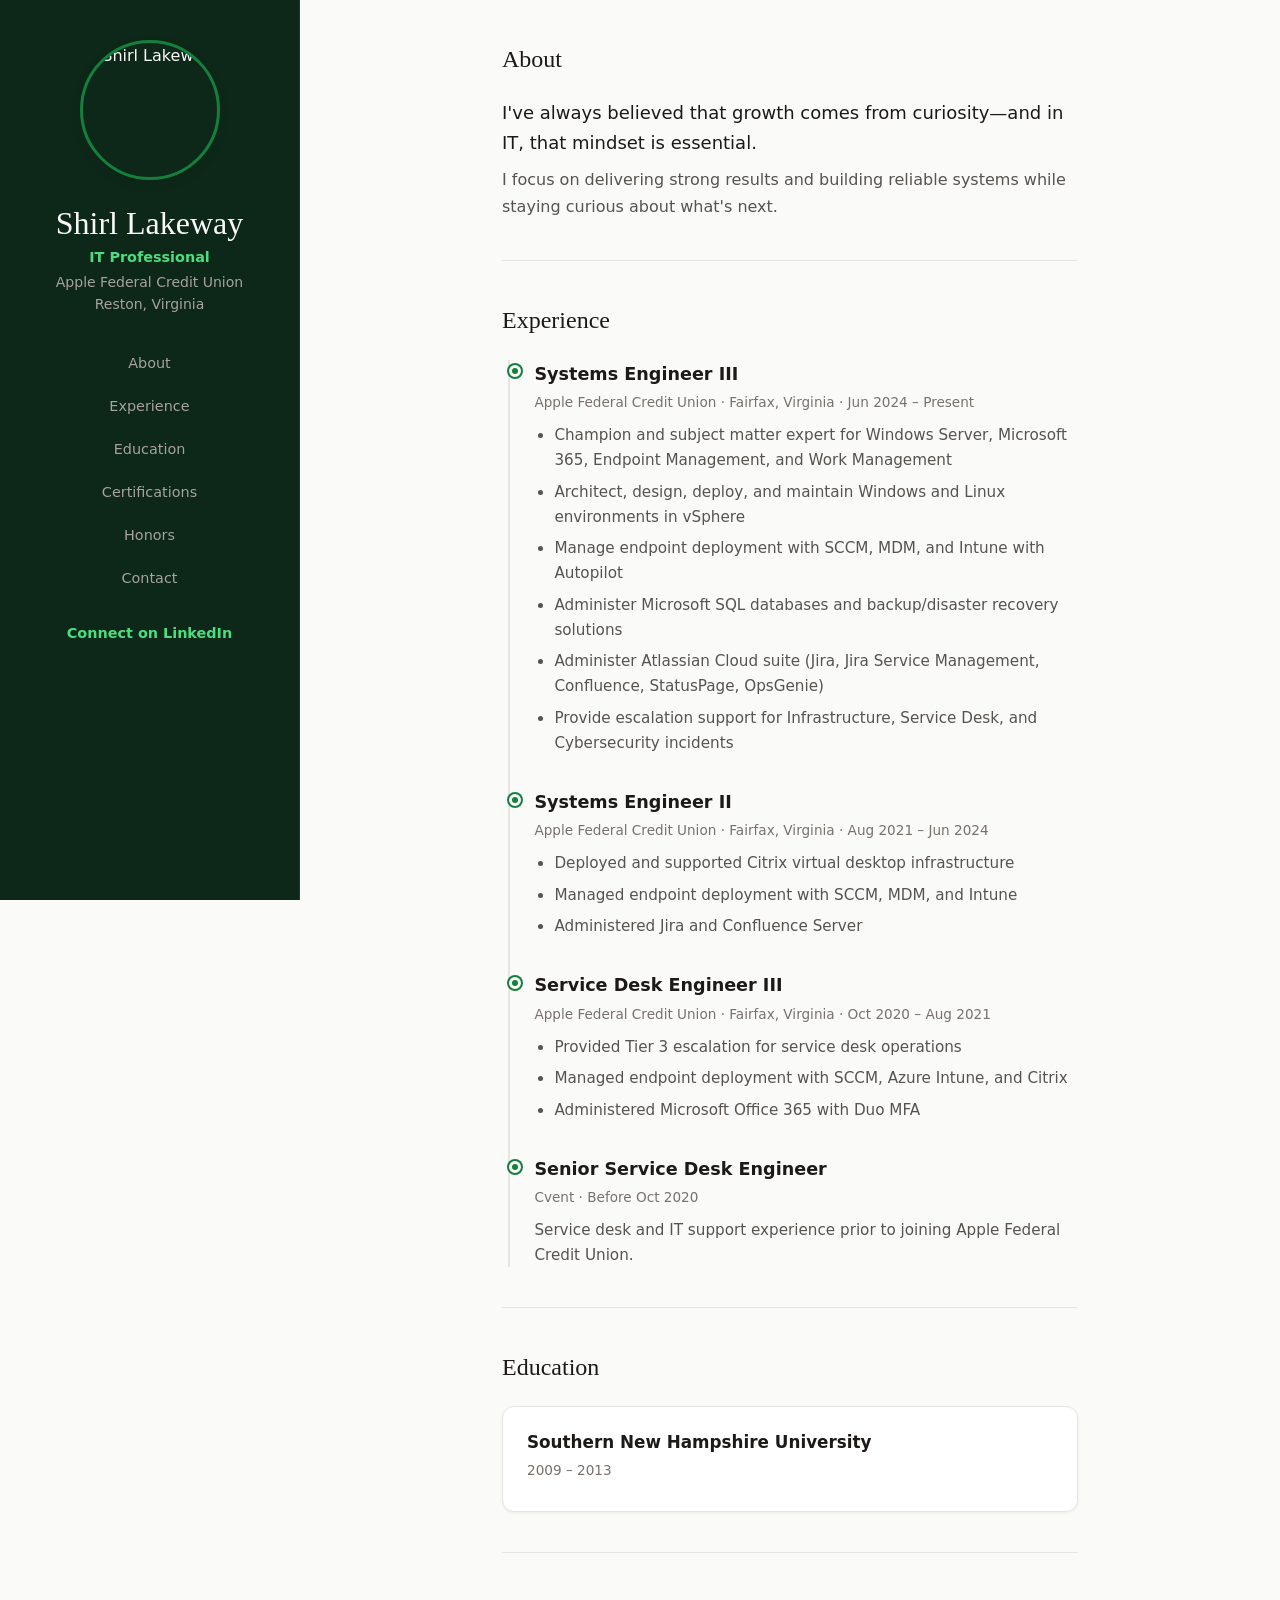
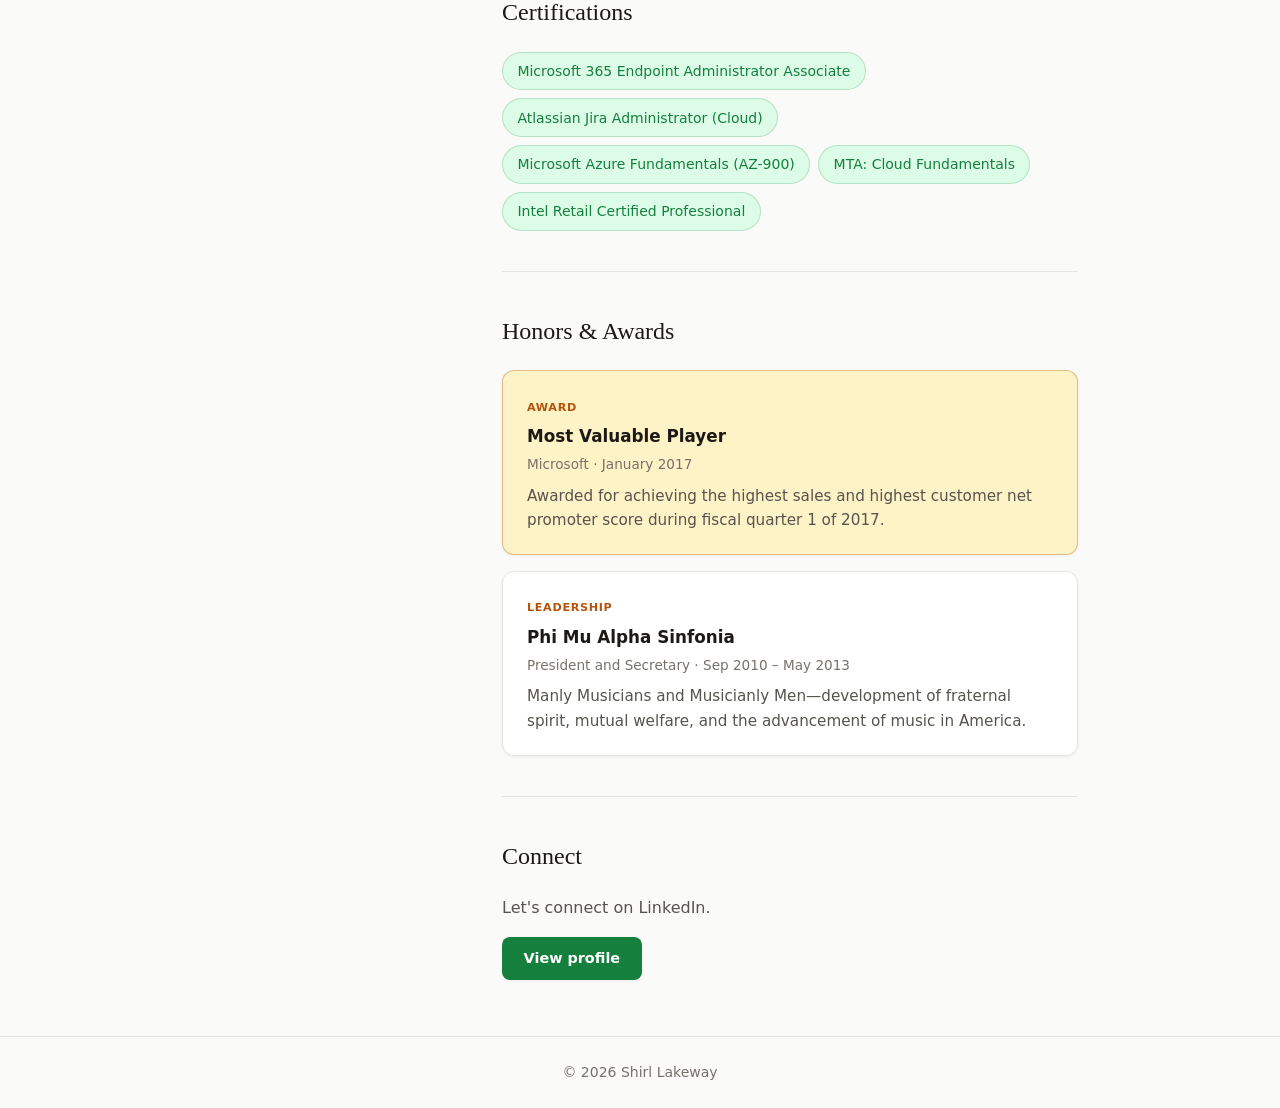
==== commit e62bd901: "updated website" ====
--- a/index.html
+++ b/index.html
@@ -8,41 +8,43 @@
   <link rel="preconnect" href="https://fonts.googleapis.com" />
   <link rel="preconnect" href="https://fonts.gstatic.com" crossorigin />
   <link href="https://fonts.googleapis.com/css2?family=Instrument+Serif:ital@0;1&family=Plus+Jakarta+Sans:ital,wght@0,400;0,500;0,600;0,700;1,400&display=swap" rel="stylesheet" />
-  <link rel="stylesheet" href="./styles.css" />
+  <link rel="stylesheet" href="styles.css" />
 </head>
 <body>
-  <div class="layout">
+  <div class="page">
     <aside class="sidebar">
-      <img class="sidebar-avatar" src="./profile.jpg" alt="Shirl Lakeway" width="120" height="120" onerror="this.onerror=null; this.src='https://ui-avatars.com/api/?name=Shirl+Lakeway&size=120&background=15803d&color=fff&bold=true&font-size=0.48';" />
-      <h1 class="sidebar-name">Shirl Lakeway</h1>
-      <p class="sidebar-title">IT Professional</p>
-      <p class="sidebar-org">Apple Federal Credit Union</p>
-      <p class="sidebar-location">Reston, Virginia</p>
-      <nav class="sidebar-nav" aria-label="Main">
-        <a href="#about">About</a>
-        <a href="#experience">Experience</a>
-        <a href="#education">Education</a>
-        <a href="#certifications">Certifications</a>
-        <a href="#honors">Honors</a>
-        <a href="#contact">Contact</a>
-      </nav>
-      <a href="https://www.linkedin.com/in/shirllakeway/" class="sidebar-cta" target="_blank" rel="noopener noreferrer">LinkedIn →</a>
+      <div class="sidebar-inner">
+        <img class="sidebar-avatar" src="profile.jpg" alt="Shirl Lakeway" width="140" height="140" onerror="this.onerror=null; this.src='https://ui-avatars.com/api/?name=Shirl+Lakeway&size=140&background=15803d&color=fff&bold=true&font-size=0.48';" />
+        <h1 class="sidebar-name">Shirl Lakeway</h1>
+        <p class="sidebar-title">IT Professional</p>
+        <p class="sidebar-org">Apple Federal Credit Union</p>
+        <p class="sidebar-location">Reston, Virginia</p>
+        <nav class="sidebar-nav" aria-label="Main">
+          <a href="#about">About</a>
+          <a href="#experience">Experience</a>
+          <a href="#education">Education</a>
+          <a href="#certifications">Certifications</a>
+          <a href="#honors">Honors</a>
+          <a href="#contact">Contact</a>
+        </nav>
+        <a href="https://www.linkedin.com/in/shirllakeway/" class="sidebar-cta" target="_blank" rel="noopener noreferrer">Connect on LinkedIn</a>
+      </div>
     </aside>
 
-    <main class="content">
-      <section id="about" class="block">
-        <h2 class="block-title">About</h2>
+    <main class="main">
+      <section id="about" class="section">
+        <h2 class="section-heading">About</h2>
         <p class="about-lead">I've always believed that growth comes from curiosity—and in IT, that mindset is essential.</p>
         <p class="about-body">I focus on delivering strong results and building reliable systems while staying curious about what's next.</p>
       </section>
 
-      <section id="experience" class="block">
-        <h2 class="block-title">Experience</h2>
+      <section id="experience" class="section">
+        <h2 class="section-heading">Experience</h2>
         <div class="timeline">
-          <article class="timeline-item">
-            <div class="timeline-marker"></div>
-            <div class="timeline-content">
-              <h3>Systems Engineer III</h3>
+          <article class="timeline-entry">
+            <span class="timeline-dot"></span>
+            <div class="timeline-body">
+              <h3 class="timeline-title">Systems Engineer III</h3>
               <p class="timeline-meta">Apple Federal Credit Union · Fairfax, Virginia · Jun 2024 – Present</p>
               <ul class="timeline-list">
                 <li>Champion and subject matter expert for Windows Server, Microsoft 365, Endpoint Management, and Work Management</li>
@@ -54,10 +56,10 @@
               </ul>
             </div>
           </article>
-          <article class="timeline-item">
-            <div class="timeline-marker"></div>
-            <div class="timeline-content">
-              <h3>Systems Engineer II</h3>
+          <article class="timeline-entry">
+            <span class="timeline-dot"></span>
+            <div class="timeline-body">
+              <h3 class="timeline-title">Systems Engineer II</h3>
               <p class="timeline-meta">Apple Federal Credit Union · Fairfax, Virginia · Aug 2021 – Jun 2024</p>
               <ul class="timeline-list">
                 <li>Deployed and supported Citrix virtual desktop infrastructure</li>
@@ -66,10 +68,10 @@
               </ul>
             </div>
           </article>
-          <article class="timeline-item">
-            <div class="timeline-marker"></div>
-            <div class="timeline-content">
-              <h3>Service Desk Engineer III</h3>
+          <article class="timeline-entry">
+            <span class="timeline-dot"></span>
+            <div class="timeline-body">
+              <h3 class="timeline-title">Service Desk Engineer III</h3>
               <p class="timeline-meta">Apple Federal Credit Union · Fairfax, Virginia · Oct 2020 – Aug 2021</p>
               <ul class="timeline-list">
                 <li>Provided Tier 3 escalation for service desk operations</li>
@@ -78,10 +80,10 @@
               </ul>
             </div>
           </article>
-          <article class="timeline-item">
-            <div class="timeline-marker"></div>
-            <div class="timeline-content">
-              <h3>Senior Service Desk Engineer</h3>
+          <article class="timeline-entry">
+            <span class="timeline-dot"></span>
+            <div class="timeline-body">
+              <h3 class="timeline-title">Senior Service Desk Engineer</h3>
               <p class="timeline-meta">Cvent · Before Oct 2020</p>
               <p class="timeline-desc">Service desk and IT support experience prior to joining Apple Federal Credit Union.</p>
             </div>
@@ -89,43 +91,43 @@
         </div>
       </section>
 
-      <section id="education" class="block">
-        <h2 class="block-title">Education</h2>
-        <div class="edu-card">
-          <h3>Southern New Hampshire University</h3>
-          <p class="edu-meta">2009 – 2013</p>
+      <section id="education" class="section">
+        <h2 class="section-heading">Education</h2>
+        <div class="card">
+          <h3 class="card-title">Southern New Hampshire University</h3>
+          <p class="card-meta">2009 – 2013</p>
         </div>
       </section>
 
-      <section id="certifications" class="block">
-        <h2 class="block-title">Certifications</h2>
-        <div class="cert-list">
-          <span class="cert-pill">Microsoft 365 Endpoint Administrator Associate</span>
-          <span class="cert-pill">Atlassian Jira Administrator (Cloud)</span>
-          <span class="cert-pill">Microsoft Azure Fundamentals (AZ-900)</span>
-          <span class="cert-pill">MTA: Cloud Fundamentals</span>
-          <span class="cert-pill">Intel Retail Certified Professional</span>
+      <section id="certifications" class="section">
+        <h2 class="section-heading">Certifications</h2>
+        <div class="pills">
+          <span class="pill">Microsoft 365 Endpoint Administrator Associate</span>
+          <span class="pill">Atlassian Jira Administrator (Cloud)</span>
+          <span class="pill">Microsoft Azure Fundamentals (AZ-900)</span>
+          <span class="pill">MTA: Cloud Fundamentals</span>
+          <span class="pill">Intel Retail Certified Professional</span>
         </div>
       </section>
 
-      <section id="honors" class="block">
-        <h2 class="block-title">Honors &amp; Awards</h2>
-        <div class="honor-card honor-card-featured">
-          <p class="honor-label">Award</p>
-          <h3>Most Valuable Player</h3>
-          <p class="honor-meta">Microsoft · January 2017</p>
-          <p class="honor-desc">Awarded for achieving the highest sales and highest customer net promoter score during fiscal quarter 1 of 2017.</p>
+      <section id="honors" class="section">
+        <h2 class="section-heading">Honors &amp; Awards</h2>
+        <div class="card card-featured">
+          <span class="card-tag">Award</span>
+          <h3 class="card-title">Most Valuable Player</h3>
+          <p class="card-meta">Microsoft · January 2017</p>
+          <p class="card-text">Awarded for achieving the highest sales and highest customer net promoter score during fiscal quarter 1 of 2017.</p>
         </div>
-        <div class="honor-card">
-          <p class="honor-label">Leadership</p>
-          <h3>Phi Mu Alpha Sinfonia</h3>
-          <p class="honor-meta">President and Secretary · Sep 2010 – May 2013</p>
-          <p class="honor-desc">Manly Musicians and Musicianly Men—development of fraternal spirit, mutual welfare, and the advancement of music in America.</p>
+        <div class="card">
+          <span class="card-tag">Leadership</span>
+          <h3 class="card-title">Phi Mu Alpha Sinfonia</h3>
+          <p class="card-meta">President and Secretary · Sep 2010 – May 2013</p>
+          <p class="card-text">Manly Musicians and Musicianly Men—development of fraternal spirit, mutual welfare, and the advancement of music in America.</p>
         </div>
       </section>
 
-      <section id="contact" class="block block-contact">
-        <h2 class="block-title">Connect</h2>
+      <section id="contact" class="section section-contact">
+        <h2 class="section-heading">Connect</h2>
         <p class="contact-text">Let's connect on LinkedIn.</p>
         <a href="https://www.linkedin.com/in/shirllakeway/" class="btn" target="_blank" rel="noopener noreferrer">View profile</a>
       </section>
--- a/styles.css
+++ b/styles.css
@@ -1,511 +1,508 @@
+/* ============================================
+   Shirl Lakeway — Profile site
+   Works at root (slaake.github.io) and subpaths
+   ============================================ */
+
 :root {
-  --bg: #0a0e14;
-  --bg-elevated: #111820;
-  --surface: #161d28;
-  --surface-hover: #1c2532;
-  --text: #e6edf3;
-  --text-muted: #8b949e;
-  --text-subtle: #6e7681;
-  --accent: #40c057;
-  --accent-soft: rgba(64, 192, 87, 0.14);
-  --accent-glow: rgba(64, 192, 87, 0.28);
-  --green-dim: rgba(64, 192, 87, 0.06);
-  --gold: #d4a853;
-  --gold-soft: rgba(212, 168, 83, 0.15);
-  --border: #21262d;
-  --border-soft: #30363d;
-  --font-sans: 'DM Sans', system-ui, sans-serif;
-  --font-display: 'Fraunces', Georgia, serif;
-  --radius: 14px;
-  --radius-sm: 10px;
-  --shadow: 0 4px 24px rgba(0, 0, 0, 0.35);
-  --transition: 0.25s ease;
-}
-
-*,
-*::before,
-*::after {
-  box-sizing: border-box;
-}
+  --bg: #fafaf9;
+  --bg-sidebar: #0d2818;
+  --bg-card: #ffffff;
+  --bg-card-hover: #f5f5f4;
+  --text: #1c1917;
+  --text-muted: #57534e;
+  --text-subtle: #78716c;
+  --text-sidebar: #fafaf9;
+  --text-sidebar-muted: #a7a29e;
+  --accent: #15803d;
+  --accent-hover: #166534;
+  --accent-light: #dcfce7;
+  --gold: #b45309;
+  --gold-bg: #fef3c7;
+  --border: #e7e5e4;
+  --border-sidebar: rgba(255,255,255,0.08);
+  --radius: 12px;
+  --radius-sm: 8px;
+  --shadow: 0 1px 3px rgba(0,0,0,0.06);
+  --shadow-md: 0 4px 12px rgba(0,0,0,0.08);
+  --font-sans: 'Plus Jakarta Sans', system-ui, -apple-system, sans-serif;
+  --font-serif: 'Instrument Serif', Georgia, serif;
+  --ease: 0.2s ease;
+}
+
+*, *::before, *::after { box-sizing: border-box; }
 
 html {
   scroll-behavior: smooth;
+  -webkit-font-smoothing: antialiased;
 }
 
 body {
   margin: 0;
   font-family: var(--font-sans);
-  font-size: 1rem;
-  line-height: 1.65;
+  font-size: 16px;
+  line-height: 1.6;
   color: var(--text);
   background: var(--bg);
-  -webkit-font-smoothing: antialiased;
-  position: relative;
-}
-
-/* Background */
-.page-bg {
-  position: fixed;
-  inset: 0;
-  pointer-events: none;
-  z-index: 0;
-  background:
-    radial-gradient(ellipse 80% 50% at 50% -20%, var(--green-dim), transparent),
-    radial-gradient(ellipse 60% 40% at 80% 100%, rgba(64, 192, 87, 0.05), transparent),
-    radial-gradient(ellipse 50% 30% at 10% 60%, rgba(212, 168, 83, 0.03), transparent);
-}
-
-/* Header */
-.site-header {
-  position: sticky;
-  top: 0;
-  z-index: 100;
-  background: rgba(10, 14, 20, 0.8);
-  backdrop-filter: blur(16px);
-  -webkit-backdrop-filter: blur(16px);
+}
+
+/* Page layout */
+.page {
+  display: grid;
+  grid-template-columns: 1fr;
+  min-height: 100vh;
+}
+
+@media (min-width: 900px) {
+  .page {
+    grid-template-columns: 300px 1fr;
+  }
+}
+
+/* ========== Sidebar ========== */
+.sidebar {
+  background: var(--bg-sidebar);
+  color: var(--text-sidebar);
+  padding: 2rem 1.5rem;
+  display: flex;
+  flex-direction: column;
+  align-items: center;
+  text-align: center;
   border-bottom: 1px solid var(--border);
 }
 
-.nav {
+@media (min-width: 900px) {
+  .sidebar {
+    position: sticky;
+    top: 0;
+    height: 100vh;
+    border-bottom: none;
+    border-right: 1px solid var(--border-sidebar);
+    padding: 2.5rem 1.75rem;
+  }
+}
+
+.sidebar-inner {
   display: flex;
-  flex-wrap: wrap;
-  justify-content: center;
-  gap: 0.25rem 1.25rem;
-  padding: 0.9rem 1.5rem;
-  max-width: 900px;
-  margin: 0 auto;
-}
-
-.nav a {
-  color: var(--text-muted);
+  flex-direction: column;
+  align-items: center;
+  max-width: 240px;
+}
+
+@media (min-width: 900px) {
+  .sidebar-inner {
+    max-width: none;
+  }
+}
+
+.sidebar-avatar {
+  width: 120px;
+  height: 120px;
+  border-radius: 50%;
+  object-fit: cover;
+  border: 3px solid var(--accent);
+  margin-bottom: 1.25rem;
+  box-shadow: var(--shadow-md);
+}
+
+@media (min-width: 900px) {
+  .sidebar-avatar {
+    width: 140px;
+    height: 140px;
+    margin-bottom: 1.5rem;
+  }
+}
+
+.sidebar-name {
+  font-family: var(--font-serif);
+  font-size: 1.75rem;
+  font-weight: 400;
+  margin: 0 0 0.2rem;
+  color: var(--text-sidebar);
+  line-height: 1.2;
+}
+
+@media (min-width: 900px) {
+  .sidebar-name {
+    font-size: 2rem;
+  }
+}
+
+.sidebar-title {
+  font-size: 0.9rem;
+  font-weight: 600;
+  color: #4ade80;
+  margin: 0 0 0.15rem;
+}
+
+.sidebar-org,
+.sidebar-location {
+  font-size: 0.875rem;
+  color: var(--text-sidebar-muted);
+  margin: 0;
+}
+
+.sidebar-location {
+  margin-bottom: 1.75rem;
+}
+
+.sidebar-nav {
+  display: flex;
+  flex-direction: column;
+  gap: 0.25rem;
+  width: 100%;
+}
+
+@media (max-width: 899px) {
+  .sidebar-nav {
+    flex-direction: row;
+    flex-wrap: wrap;
+    justify-content: center;
+    gap: 0.35rem;
+  }
+}
+
+.sidebar-nav a {
+  color: var(--text-sidebar-muted);
   text-decoration: none;
   font-size: 0.9rem;
   font-weight: 500;
-  padding: 0.4rem 0.75rem;
+  padding: 0.5rem 0.75rem;
   border-radius: var(--radius-sm);
-  transition: color var(--transition), background var(--transition), box-shadow var(--transition);
-}
-
-.nav a:hover {
-  color: var(--accent);
-  background: var(--accent-soft);
-}
-
-main {
+  transition: color var(--ease), background var(--ease);
+  text-align: center;
+}
+
+.sidebar-nav a:hover {
+  color: var(--text-sidebar);
+  background: rgba(255,255,255,0.08);
+}
+
+.sidebar-cta {
+  display: inline-block;
+  margin-top: auto;
+  padding-top: 1.5rem;
+  font-size: 0.9rem;
+  font-weight: 600;
+  color: #4ade80;
+  text-decoration: none;
+  transition: color var(--ease);
+}
+
+.sidebar-cta:hover {
+  color: #86efac;
+}
+
+/* ========== Main content ========== */
+.main {
+  padding: 2rem 1.25rem 3rem;
+  max-width: 640px;
+  margin: 0 auto;
+  width: 100%;
+}
+
+@media (min-width: 600px) {
+  .main {
+    padding: 2.5rem 2rem 3.5rem;
+  }
+}
+
+.section {
+  margin-bottom: 2.5rem;
+  padding-bottom: 2.5rem;
+  border-bottom: 1px solid var(--border);
+}
+
+.section:last-child {
+  border-bottom: none;
+  margin-bottom: 0;
+  padding-bottom: 0;
+}
+
+.section-heading {
+  font-family: var(--font-serif);
+  font-size: 1.5rem;
+  font-weight: 400;
+  color: var(--text);
+  margin: 0 0 1.25rem;
+}
+
+/* About */
+.about-lead {
+  font-size: 1.125rem;
+  color: var(--text);
+  margin: 0 0 0.5rem;
+  line-height: 1.65;
+}
+
+.about-body {
+  font-size: 1rem;
+  color: var(--text-muted);
+  margin: 0;
+  line-height: 1.7;
+}
+
+/* Timeline */
+.timeline {
   position: relative;
-  z-index: 1;
-  max-width: 680px;
-  margin: 0 auto;
-  padding: 2rem 1.5rem 4rem;
-}
-
-/* Hero */
-.hero {
+  padding-left: 1.5rem;
+  border-left: 2px solid var(--border);
+  margin-left: 0.4rem;
+}
+
+.timeline-entry {
   position: relative;
-  text-align: center;
-  padding: 3rem 1.5rem 3.5rem;
-  margin: 0 auto;
-  max-width: 520px;
-}
-
-.hero::before {
-  content: "";
+  padding-bottom: 2rem;
+}
+
+.timeline-entry:last-child {
+  padding-bottom: 0;
+}
+
+.timeline-dot {
   position: absolute;
-  inset: -2rem -1.5rem 0;
-  background:
-    radial-gradient(ellipse 100% 80% at 50% 0%, rgba(64, 192, 87, 0.12) 0%, transparent 60%),
-    linear-gradient(180deg, transparent 0%, var(--bg) 85%);
-  border-radius: var(--radius);
-  pointer-events: none;
-  z-index: 0;
-}
-
-.hero > * {
-  position: relative;
-  z-index: 1;
-}
-
-.hero-avatar {
-  display: block;
-  width: 128px;
-  height: 128px;
+  left: -1.6rem;
+  top: 0.35rem;
+  width: 12px;
+  height: 12px;
   border-radius: 50%;
-  margin: 0 auto 1.25rem;
-  border: 3px solid var(--accent);
-  box-shadow: 0 8px 24px rgba(0, 0, 0, 0.35);
-  object-fit: cover;
-}
-
-.hero-label {
-  font-size: 0.75rem;
+  background: var(--accent);
+  border: 3px solid var(--bg);
+  box-shadow: 0 0 0 2px var(--accent);
+}
+
+.timeline-body {
+  padding-left: 0;
+}
+
+.timeline-title {
+  font-size: 1.1rem;
   font-weight: 600;
-  letter-spacing: 0.2em;
-  text-transform: uppercase;
-  color: var(--accent);
-  margin: 0 0 1rem;
-  opacity: 0.9;
-}
-
-.hero-name {
-  font-family: var(--font-display);
-  font-size: clamp(2.5rem, 6vw, 3.5rem);
-  font-weight: 700;
-  margin: 0 0 0.5rem;
-  letter-spacing: -0.03em;
-  line-height: 1.15;
-  background: linear-gradient(135deg, #fff 0%, #b8e6c4 35%, #e6edf3 60%, #8b949e 100%);
-  -webkit-background-clip: text;
-  -webkit-text-fill-color: transparent;
-  background-clip: text;
-}
-
-.hero-title {
-  font-size: 1.15rem;
-  font-weight: 600;
-  color: var(--accent);
-  margin: 0 0 0.35rem;
-}
-
-.hero-org,
-.hero-location {
-  margin: 0;
-  color: var(--text-muted);
-  font-size: 1rem;
-}
-
-.hero-location {
-  display: inline-flex;
-  align-items: center;
-  gap: 0.35rem;
-}
-
-.hero-line {
-  width: 48px;
-  height: 2px;
-  margin: 2rem auto 0;
-  background: var(--accent);
-  border-radius: 2px;
-  opacity: 0.8;
-}
-
-/* Sections */
-.section {
-  padding: 2.75rem 0;
-  border-bottom: 1px solid var(--border);
-}
-
-.section:last-of-type {
-  border-bottom: none;
-}
-
-.section-num {
-  display: block;
-  font-size: 0.7rem;
-  font-weight: 600;
-  letter-spacing: 0.15em;
-  color: var(--text-subtle);
-  margin-bottom: 0.5rem;
-}
-
-.section-title {
-  display: inline-flex;
-  align-items: center;
-  gap: 0.6rem;
-  font-family: var(--font-display);
-  font-size: 1.5rem;
-  font-weight: 600;
-  margin: 0 0 1.5rem;
   color: var(--text);
-  letter-spacing: -0.02em;
-}
-
-.section-icon {
-  display: inline-flex;
-  color: var(--accent);
-  opacity: 0.9;
-}
-
-.section-icon svg {
-  flex-shrink: 0;
-}
-
-/* About */
-.about-block {
-  background: var(--surface);
-  border: 1px solid var(--border);
-  border-radius: var(--radius);
-  padding: 1.75rem 1.75rem;
-  max-width: 52ch;
-  border-left: 3px solid var(--accent);
-}
-
-.about-text {
-  margin: 0;
-  font-size: 1.05rem;
-  color: var(--text-muted);
-  line-height: 1.75;
-}
-
-/* Cards */
-.card {
-  position: relative;
-  background: var(--surface);
-  border: 1px solid var(--border);
-  border-radius: var(--radius);
-  padding: 0;
-  margin-bottom: 1rem;
-  overflow: hidden;
-  transition: border-color var(--transition), box-shadow var(--transition), transform var(--transition);
-}
-
-.card:last-child {
-  margin-bottom: 0;
-}
-
-.card:hover {
-  border-color: var(--border-soft);
-  box-shadow: var(--shadow);
-}
-
-.card-accent {
-  position: absolute;
-  left: 0;
-  top: 0;
-  bottom: 0;
-  width: 4px;
-  background: linear-gradient(180deg, var(--accent), transparent);
-  opacity: 0.8;
-}
-
-.card-accent-gold {
-  background: linear-gradient(180deg, var(--gold), transparent);
-}
-
-.card-inner {
-  padding: 1.4rem 1.6rem 1.4rem 1.75rem;
-}
-
-.card h3 {
-  font-family: var(--font-display);
-  font-size: 1.2rem;
-  font-weight: 600;
-  margin: 0 0 0.35rem;
-  letter-spacing: -0.01em;
-}
-
-.card-meta {
-  font-size: 0.88rem;
+  margin: 0 0 0.25rem;
+}
+
+.timeline-meta {
+  font-size: 0.85rem;
   color: var(--text-subtle);
   margin: 0 0 0.6rem;
 }
 
-.card-desc {
-  margin: 0;
-  font-size: 0.95rem;
-  color: var(--text-muted);
-  line-height: 1.6;
-}
-
-.role-list {
-  margin: 0.75rem 0 0;
+.timeline-list {
+  margin: 0;
   padding-left: 1.25rem;
   font-size: 0.95rem;
   color: var(--text-muted);
   line-height: 1.65;
 }
 
-.role-list li {
+.timeline-list li {
   margin-bottom: 0.4rem;
 }
 
-.role-list li:last-child {
+.timeline-list li:last-child {
   margin-bottom: 0;
 }
 
-.card-highlight {
-  border-color: rgba(212, 168, 83, 0.3);
-  background: linear-gradient(135deg, var(--gold-soft) 0%, var(--surface) 100%);
-}
-
-.card-highlight:hover {
-  border-color: rgba(212, 168, 83, 0.5);
-}
-
-.honor-badge {
+.timeline-desc {
+  font-size: 0.95rem;
+  color: var(--text-muted);
+  margin: 0;
+  line-height: 1.6;
+}
+
+/* Cards */
+.card {
+  background: var(--bg-card);
+  border: 1px solid var(--border);
+  border-radius: var(--radius);
+  padding: 1.35rem 1.5rem;
+  margin-bottom: 1rem;
+  box-shadow: var(--shadow);
+  transition: box-shadow var(--ease), border-color var(--ease);
+}
+
+.card:last-child {
+  margin-bottom: 0;
+}
+
+.card:hover {
+  box-shadow: var(--shadow-md);
+}
+
+.card-featured {
+  border-color: rgba(180, 83, 9, 0.35);
+  background: var(--gold-bg);
+}
+
+.card-tag {
   display: inline-block;
   font-size: 0.7rem;
   font-weight: 600;
-  letter-spacing: 0.1em;
+  letter-spacing: 0.06em;
   text-transform: uppercase;
   color: var(--gold);
-  margin-bottom: 0.5rem;
-  padding: 0.2rem 0.5rem;
-  background: var(--gold-soft);
-  border-radius: 4px;
-}
-
-/* Certifications grid */
-.cert-grid {
-  display: grid;
-  grid-template-columns: repeat(auto-fill, minmax(200px, 1fr));
-  gap: 1rem;
-}
-
-.cert-card {
-  background: var(--surface);
-  border: 1px solid var(--border);
-  border-radius: var(--radius-sm);
-  padding: 1.25rem;
-  transition: border-color var(--transition), background var(--transition), transform var(--transition);
-}
-
-.cert-card:hover {
-  border-color: var(--border-soft);
-  background: var(--surface-hover);
-  transform: translateY(-2px);
-}
-
-.cert-badge {
+  margin-bottom: 0.4rem;
+}
+
+.card-title {
+  font-size: 1.05rem;
+  font-weight: 600;
+  color: var(--text);
+  margin: 0 0 0.25rem;
+}
+
+.card-meta {
+  font-size: 0.85rem;
+  color: var(--text-subtle);
+  margin: 0 0 0.5rem;
+}
+
+.card-text {
+  font-size: 0.95rem;
+  color: var(--text-muted);
+  margin: 0;
+  line-height: 1.6;
+}
+
+/* Pills (certifications) */
+.pills {
+  display: flex;
+  flex-wrap: wrap;
+  gap: 0.5rem;
+}
+
+.pill {
   display: inline-block;
-  font-size: 0.7rem;
-  font-weight: 600;
-  letter-spacing: 0.08em;
+  font-size: 0.875rem;
+  font-weight: 500;
   color: var(--accent);
-  margin-bottom: 0.6rem;
-}
-
-.cert-card h4 {
-  font-size: 0.95rem;
-  font-weight: 600;
-  margin: 0 0 0.35rem;
-  color: var(--text);
-  line-height: 1.35;
-}
-
-.cert-meta {
-  font-size: 0.8rem;
-  color: var(--text-subtle);
-  margin: 0;
+  background: var(--accent-light);
+  padding: 0.45rem 0.9rem;
+  border-radius: 999px;
+  border: 1px solid rgba(21, 128, 61, 0.2);
+  transition: background var(--ease), transform var(--ease);
+}
+
+.pill:hover {
+  background: #bbf7d0;
+  transform: translateY(-1px);
 }
 
 /* Contact */
-.contact-section {
-  text-align: center;
-  padding-bottom: 4rem;
-}
-
-.contact-text {
-  margin: 0 0 1.25rem;
+.section-contact .contact-text {
+  margin: 0 0 1rem;
   color: var(--text-muted);
-  font-size: 1.05rem;
 }
 
 .btn {
-  display: inline-flex;
-  align-items: center;
-  gap: 0.6rem;
-  padding: 0.75rem 1.5rem;
+  display: inline-block;
+  padding: 0.65rem 1.35rem;
   background: var(--accent);
-  color: var(--bg) !important;
+  color: #fff !important;
   text-decoration: none;
   font-weight: 600;
-  font-size: 0.95rem;
+  font-size: 0.9rem;
   border-radius: var(--radius-sm);
-  transition: filter var(--transition), transform var(--transition), box-shadow var(--transition);
-  box-shadow: 0 2px 12px rgba(64, 192, 87, 0.25);
+  transition: background var(--ease), transform var(--ease);
+  box-shadow: var(--shadow);
 }
 
 .btn:hover {
-  filter: brightness(1.1);
-  transform: translateY(-2px);
-  box-shadow: 0 4px 20px var(--accent-glow);
-}
-
-.btn-arrow {
-  font-size: 1.1em;
-  transition: transform var(--transition);
-}
-
-.btn:hover .btn-arrow {
-  transform: translateX(3px);
+  background: var(--accent-hover);
+  transform: translateY(-1px);
 }
 
 /* Footer */
-.site-footer {
-  position: relative;
-  z-index: 1;
+.footer {
   text-align: center;
-  padding: 2rem 1.5rem 2.5rem;
+  padding: 1.5rem;
+  font-size: 0.875rem;
   color: var(--text-subtle);
-  font-size: 0.9rem;
-}
-
-.footer-line {
-  width: 80px;
-  height: 1px;
-  margin: 0 auto 1.5rem;
-  background: var(--border-soft);
-  opacity: 0.6;
-}
-
-.site-footer p {
-  margin: 0;
-}
-
-/* Responsive */
-@media (max-width: 640px) {
-  .nav {
-    justify-content: flex-start;
-    overflow-x: auto;
-    -webkit-overflow-scrolling: touch;
-    padding: 0.75rem 1rem;
-  }
-
-  main {
-    padding: 1.5rem 1rem 3.5rem;
-  }
-
-  .hero {
-    padding: 2.5rem 0 3.5rem;
-  }
-
-  .hero {
-    padding: 2.5rem 1rem 3rem;
-  }
-
-  .hero-avatar {
-    width: 108px;
-    height: 108px;
-    margin-bottom: 1rem;
-  }
-
-  .hero-line {
-    margin-top: 1.5rem;
+  border-top: 1px solid var(--border);
+  background: var(--bg);
+}
+
+.footer p {
+  margin: 0;
+}
+
+/* Mobile: compact header when sidebar is on top */
+@media (max-width: 899px) {
+  .sidebar {
+    flex-direction: row;
+    flex-wrap: wrap;
+    justify-content: center;
+    gap: 0.75rem 1rem;
+    padding: 1.25rem 1rem;
+  }
+
+  .sidebar-inner {
+    flex-direction: row;
+    flex-wrap: wrap;
+    justify-content: center;
+    align-items: center;
+    max-width: none;
+    gap: 0.75rem 1rem;
+  }
+
+  .sidebar-avatar {
+    width: 72px;
+    height: 72px;
+    margin-bottom: 0;
+    order: 0;
+  }
+
+  .sidebar-name {
+    font-size: 1.4rem;
+    margin: 0;
+    order: 1;
+    flex: 1;
+    min-width: 0;
+    text-align: left;
+  }
+
+  .sidebar-title,
+  .sidebar-org,
+  .sidebar-location {
+    display: none;
+  }
+
+  .sidebar-nav {
+    order: 2;
+    width: 100%;
+    margin: 0;
+  }
+
+  .sidebar-cta {
+    order: 3;
+    margin-top: 0;
+    padding-top: 0;
+  }
+
+  .main {
+    padding: 1.75rem 1rem 2rem;
   }
 
   .section {
-    padding: 2rem 0;
-  }
-
-  .about-block {
-    padding: 1.35rem 1.25rem;
-  }
-
-  .cert-grid {
-    grid-template-columns: 1fr;
-  }
-
-  .card-inner {
-    padding: 1.2rem 1.35rem 1.2rem 1.5rem;
+    margin-bottom: 2rem;
+    padding-bottom: 2rem;
+  }
+
+  .timeline {
+    padding-left: 1.25rem;
+    margin-left: 0.25rem;
+  }
+
+  .timeline-dot {
+    left: -1.35rem;
+    width: 10px;
+    height: 10px;
+    border-width: 2px;
   }
 }
 
 @media (prefers-reduced-motion: reduce) {
-  *,
-  *::before,
-  *::after {
-    animation-duration: 0.01ms !important;
-    animation-iteration-count: 1 !important;
+  *, *::before, *::after {
     transition-duration: 0.01ms !important;
   }
 }
